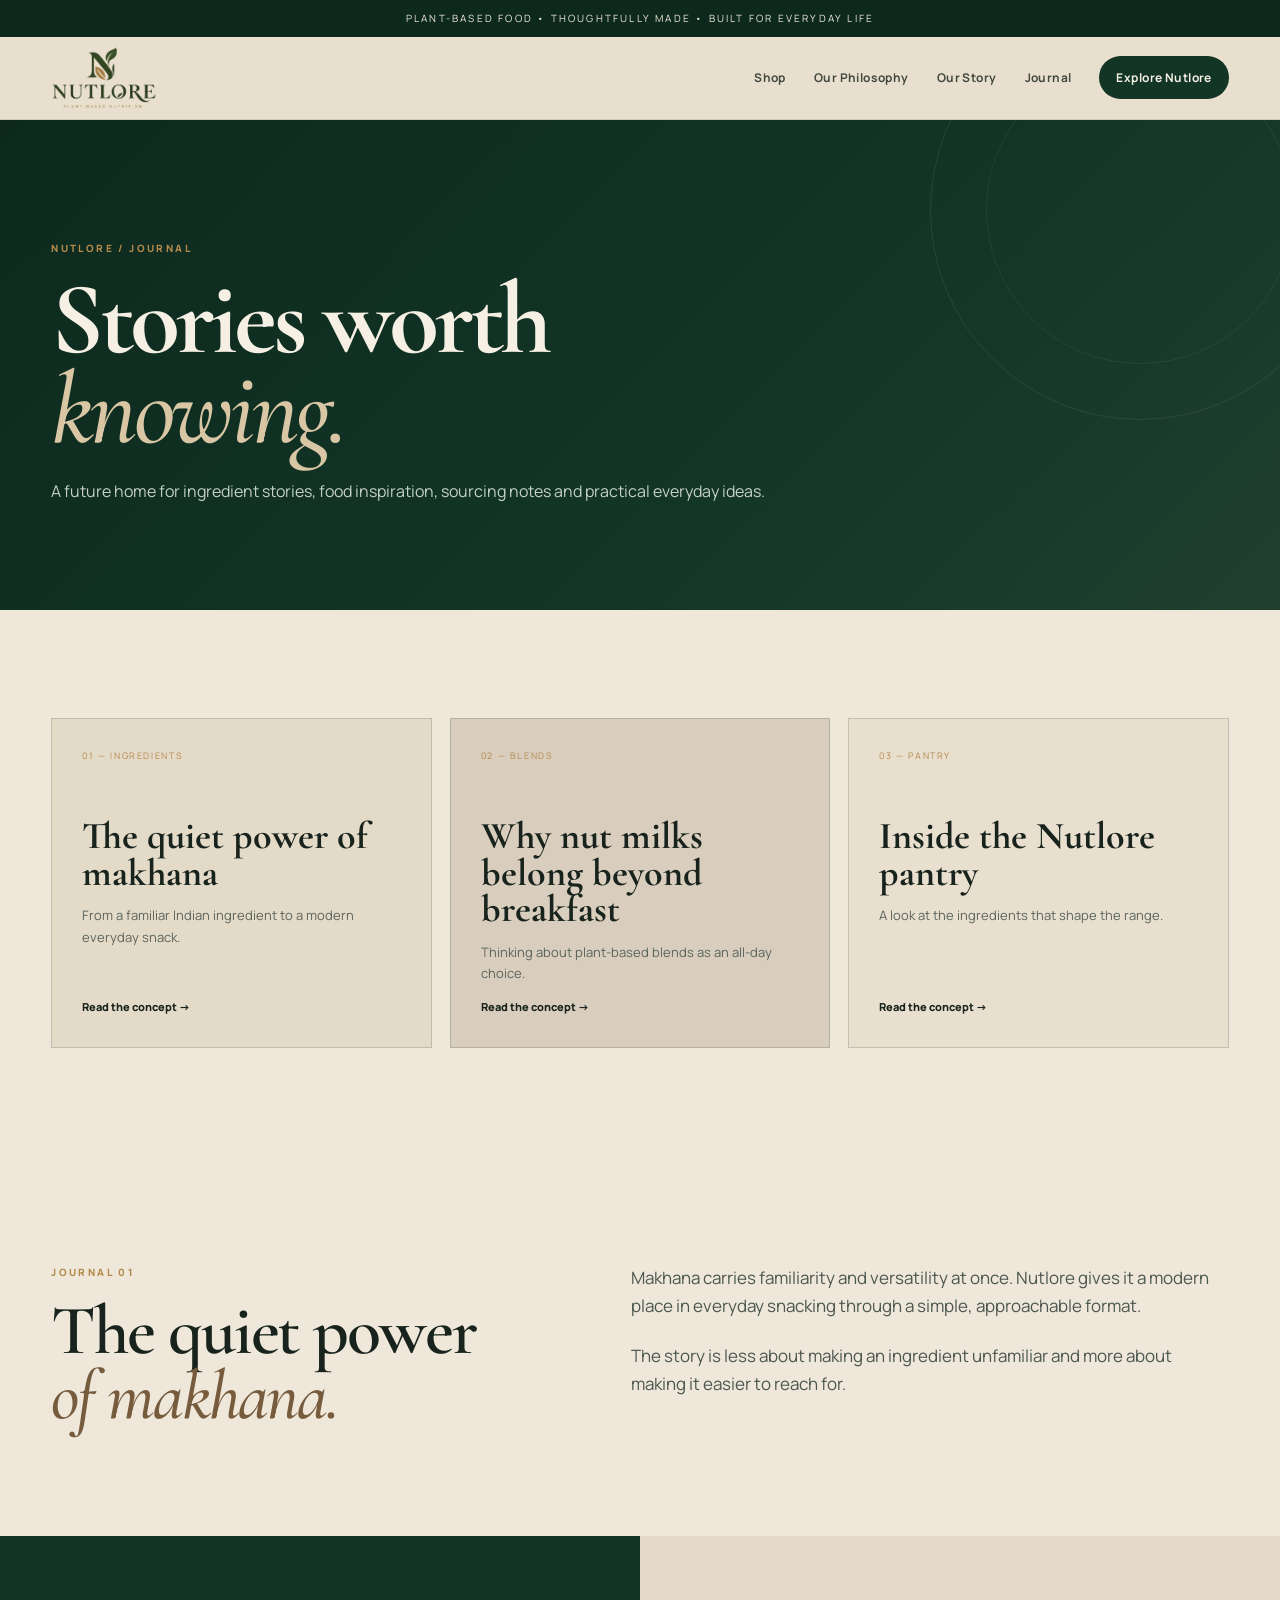
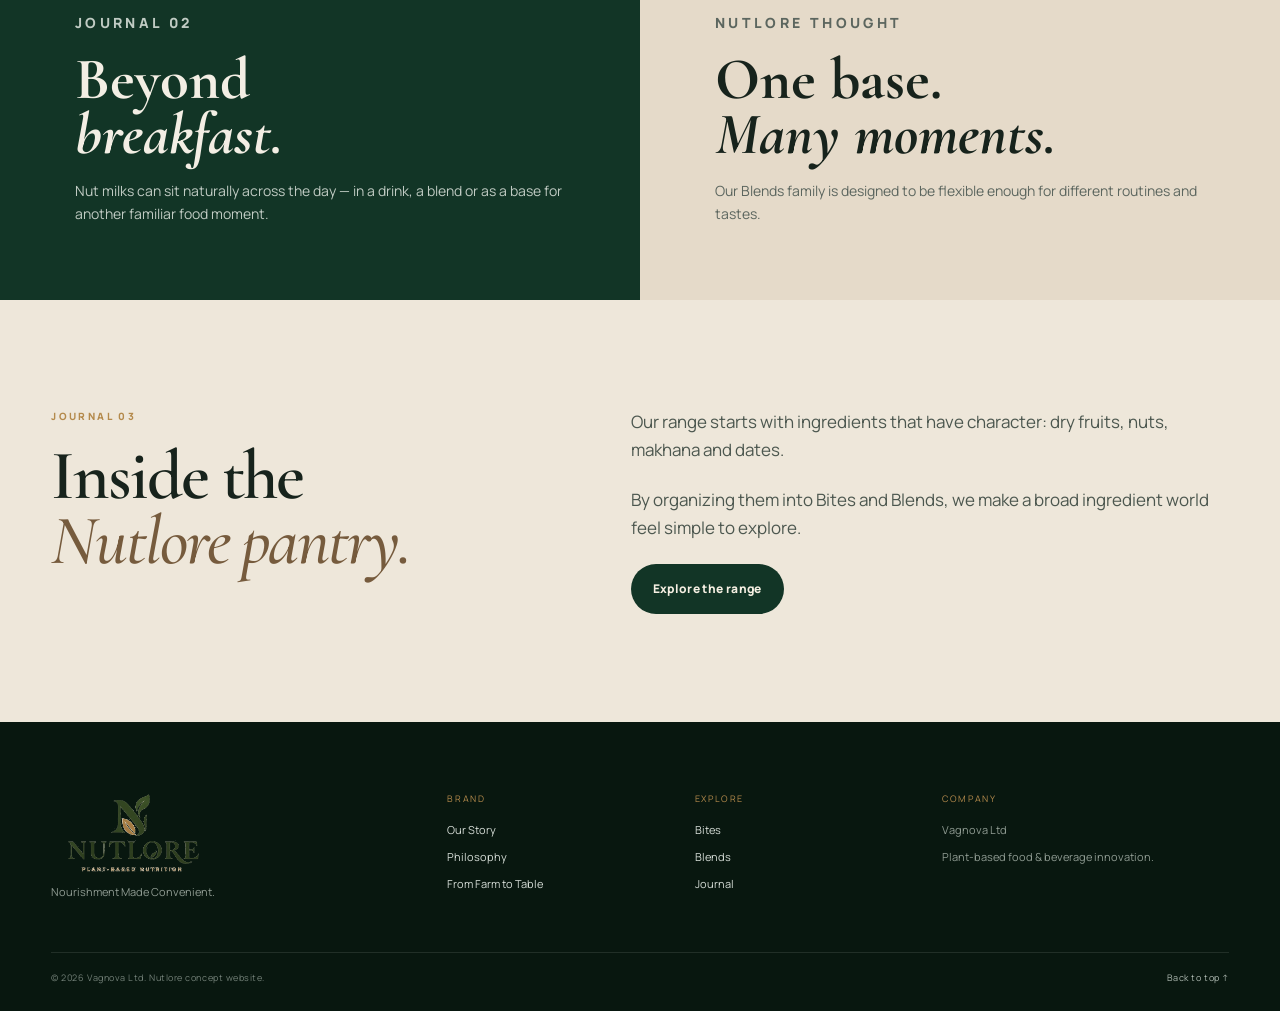
==== journal.html @ 54aad98f "Add files via upload" ====
<!DOCTYPE html>
<html lang="en">
<head>
<meta charset="UTF-8" />
<meta name="viewport" content="width=device-width, initial-scale=1.0" />
<meta name="description" content="Explore the Nutlore Journal." />
<title>Journal — Nutlore</title>
<link rel="preconnect" href="https://fonts.googleapis.com" />
<link rel="preconnect" href="https://fonts.gstatic.com" crossorigin />
<link href="https://fonts.googleapis.com/css2?family=Cormorant+Garamond:wght@500;600;700&family=Manrope:wght@400;500;600;700&display=swap" rel="stylesheet" />
<link rel="stylesheet" href="styles.css" />
</head>
<body>
<div class="announcement">PLANT-BASED FOOD • THOUGHTFULLY MADE • BUILT FOR EVERYDAY LIFE</div>
<header class="site-header" id="top">
  <div class="container nav-wrap">
    <a class="brand-logo" href="index.html" aria-label="Nutlore home">
      <img src="assets/nutlore-logo-first-transparent.png" alt="Nutlore logo" />
    </a>
    <button class="menu-toggle" aria-label="Open menu" aria-expanded="false">☰</button>
    <nav class="nav" aria-label="Primary navigation">
      <a href="shop.html">Shop</a>
      <a href="philosophy.html">Our Philosophy</a>
      <a href="story.html">Our Story</a>
      <a href="journal.html">Journal</a>
      <a class="nav-cta" href="shop.html">Explore Nutlore</a>
    </nav>
  </div>
</header>

<main>

<section class="page-hero"><div class="hero-ornament"></div><div class="container"><p class="eyebrow">Nutlore / Journal</p><h1>Stories worth<br /><em>knowing.</em></h1><p>A future home for ingredient stories, food inspiration, sourcing notes and practical everyday ideas.</p></div></section>

<section class="journal-detail section-space">
  <div class="container">
    <div class="article-grid">
      <article class="article-card"><span>01 — INGREDIENTS</span><h3>The quiet power of makhana</h3><p>From a familiar Indian ingredient to a modern everyday snack.</p><a href="#article-01">Read the concept →</a></article>
      <article class="article-card"><span>02 — BLENDS</span><h3>Why nut milks belong beyond breakfast</h3><p>Thinking about plant-based blends as an all-day choice.</p><a href="#article-02">Read the concept →</a></article>
      <article class="article-card"><span>03 — PANTRY</span><h3>Inside the Nutlore pantry</h3><p>A look at the ingredients that shape the range.</p><a href="#article-03">Read the concept →</a></article>
    </div>
  </div>
</section>

<section class="intro section-space" id="article-01"><div class="container intro-grid"><div><p class="eyebrow">Journal 01</p><h2>The quiet power<br /><em>of makhana.</em></h2></div><div class="intro-copy"><p>Makhana carries familiarity and versatility at once. Nutlore gives it a modern place in everyday snacking through a simple, approachable format.</p><p>The story is less about making an ingredient unfamiliar and more about making it easier to reach for.</p></div></div></section>
<section class="split-panel" id="article-02"><div class="split-dark"><p class="eyebrow">Journal 02</p><h2>Beyond<br /><em>breakfast.</em></h2><p>Nut milks can sit naturally across the day — in a drink, a blend or as a base for another familiar food moment.</p></div><div class="split-light"><p class="eyebrow">Nutlore thought</p><h2>One base.<br /><em>Many moments.</em></h2><p>Our Blends family is designed to be flexible enough for different routines and tastes.</p></div></section>
<section class="intro section-space" id="article-03"><div class="container intro-grid"><div><p class="eyebrow">Journal 03</p><h2>Inside the<br /><em>Nutlore pantry.</em></h2></div><div class="intro-copy"><p>Our range starts with ingredients that have character: dry fruits, nuts, makhana and dates.</p><p>By organizing them into Bites and Blends, we make a broad ingredient world feel simple to explore.</p><a class="button button-dark" href="shop.html">Explore the range</a></div></div></section>
</main>
<footer class="site-footer">
  <div class="container footer-grid">
    <div>
      <div class="footer-brand-logo"><img src="assets/nutlore-logo-first-transparent.png" alt="Nutlore" /></div>
      <p>Nourishment Made Convenient.</p>
    </div>
    <div><span class="footer-label">Brand</span><a href="story.html">Our Story</a><a href="philosophy.html">Philosophy</a><a href="lore.html">From Farm to Table</a></div>
    <div><span class="footer-label">Explore</span><a href="shop.html">Bites</a><a href="shop.html#blends">Blends</a><a href="journal.html">Journal</a></div>
    <div><span class="footer-label">Company</span><p>Vagnova Ltd</p><p>Plant-based food &amp; beverage innovation.</p></div>
  </div>
  <div class="container footer-bottom"><span>© <span data-current-year></span> Vagnova Ltd. Nutlore concept website.</span><a href="#top">Back to top ↑</a></div>
</footer>

<script src="script.js"></script>
</body>
</html>
---- styles.css ----
:root{
  --forest:#123526;
  --forest-2:#1b4533;
  --forest-3:#0d291e;
  --walnut:#42291e;
  --brown-2:#5a3929;
  --beige:#c9b18c;
  --cream:#e9dfce;
  --paper:#eee7da;
  --paper-2:#ded3c1;
  --gold:#b48a4c;
  --ink:#17231c;
  --muted:#5c665f;
  --light-ink:#d7ddd7;
  --line:rgba(18,53,38,.18);
  --shadow:0 18px 50px rgba(18,35,26,.12);
  --serif:'Cormorant Garamond', Georgia, serif;
  --sans:'Manrope', Arial, sans-serif;
}
*{box-sizing:border-box;margin:0;padding:0}
html{scroll-behavior:smooth}
body{font-family:var(--sans);background:var(--paper);color:var(--ink);line-height:1.65;overflow-x:hidden;cursor:url('assets/almond-cursor.svg') 12 12, auto}
a,button{cursor:url('assets/almond-cursor.svg') 12 12, pointer}
input,textarea{cursor:text}
a{color:inherit;text-decoration:none}
img{display:block;max-width:100%}
.container{width:min(1180px,92vw);margin:0 auto}
.section-space{padding:108px 0}
.announcement{background:var(--forest-3);color:#efe8d6;font-size:10px;letter-spacing:.22em;text-align:center;padding:10px 16px}
.site-header{position:sticky;top:0;z-index:30;background:rgba(233,223,206,.96);backdrop-filter:blur(16px);border-bottom:1px solid rgba(18,53,38,.12)}
.nav-wrap{height:82px;display:flex;align-items:center;justify-content:space-between}
.brand-logo{display:flex;align-items:center;width:164px;height:64px;overflow:visible}
.brand-logo img{width:100%;height:100%;object-fit:contain;object-position:left center}
.nav{display:flex;align-items:center;gap:28px;font-size:12px;font-weight:700;letter-spacing:.035em}
.nav a{opacity:.8;transition:opacity .2s ease,transform .2s ease}.nav a:hover{opacity:1;transform:translateY(-1px)}
.nav-cta{background:var(--forest);color:#f6f0e4;padding:12px 17px;border-radius:999px;opacity:1!important}
.menu-toggle{display:none;border:0;background:none;font-size:25px;color:var(--forest)}
.hero{position:relative;background:linear-gradient(120deg,#102a20 0%,#123526 52%,#0a1f16 100%);color:#f6f0e4;min-height:720px;display:flex;align-items:center;overflow:hidden}
.hero-grid{display:grid;grid-template-columns:1.05fr .95fr;gap:55px;align-items:center;position:relative;z-index:2;padding:88px 0}
.hero-copy{max-width:650px}
.eyebrow{text-transform:uppercase;letter-spacing:.24em;font-size:10px;font-weight:800;color:var(--gold);margin-bottom:18px}
.hero h1{font-family:var(--serif);font-size:clamp(58px,8vw,105px);line-height:.9;font-weight:600;letter-spacing:-.035em}
.hero h1 em,.contact-panel h2 em{font-style:italic;font-weight:500;color:#dfcda9}
.hero-text{max-width:590px;margin-top:27px;color:#d7ddd7;font-size:16px}
.hero-actions{display:flex;align-items:center;gap:24px;margin-top:34px;flex-wrap:wrap}
.button{display:inline-flex;align-items:center;justify-content:center;border-radius:999px;padding:15px 22px;font-size:12px;font-weight:800;letter-spacing:.03em;transition:transform .2s ease,box-shadow .2s ease}
.button:hover{transform:translateY(-2px);box-shadow:0 12px 30px rgba(0,0,0,.16)}
.button-primary{background:#f5f0e6;color:var(--forest)}
.button-dark{background:var(--forest);color:#f5efe2}
.button-outline{border:1px solid rgba(18,53,38,.25);color:var(--forest)}
.text-link{font-size:12px;font-weight:800;letter-spacing:.04em}.text-link span{margin-left:8px;color:var(--gold)}
.hero-note{display:flex;align-items:center;gap:10px;color:#aabbb0;font-size:11px;margin-top:28px}.dot{width:6px;height:6px;border-radius:50%;background:var(--gold)}
.hero-brand{display:flex;flex-direction:column;align-items:center;justify-content:center;min-height:420px}
.logo-stage{width:min(100%,560px);background:var(--cream);border-radius:26px;box-shadow:0 30px 80px rgba(0,0,0,.20);padding:24px}
.logo-stage img{width:100%;mix-blend-mode:normal}
.logo-caption{text-transform:uppercase;font-size:9px;letter-spacing:.2em;color:#abb9af;margin-top:16px}
.scroll-cue{position:absolute;bottom:24px;left:50%;transform:translateX(-50%);font-size:10px;letter-spacing:.13em;text-transform:uppercase;color:#91a297;z-index:2}.scroll-cue span{color:var(--gold);margin-left:7px}
.page-hero{background:linear-gradient(135deg,var(--forest-3),var(--forest) 58%,#203f2f);color:#f6f0e4;padding:120px 0 105px;position:relative;overflow:hidden}
.page-hero .hero-ornament{position:absolute;right:-70px;top:-120px;width:420px;height:420px;border:1px solid rgba(255,255,255,.08);border-radius:50%}.page-hero .hero-ornament::after{content:"";position:absolute;inset:55px;border:1px solid rgba(255,255,255,.06);border-radius:50%}
.page-hero h1{font-family:var(--serif);font-size:clamp(64px,8vw,110px);line-height:.88;max-width:900px;letter-spacing:-.04em}.page-hero h1 em{color:#d8c6a4;font-style:italic;font-weight:500}.page-hero p:not(.eyebrow){max-width:720px;color:#c5d0c8;margin-top:24px;font-size:16px}
.intro{background:var(--paper)}
.intro-grid{display:grid;grid-template-columns:.9fr 1.1fr;gap:90px;align-items:start}.intro h2,.section-head h2,.featured-top h2,.story h2,.purpose h2,.journal h2{font-family:var(--serif);font-size:70px;line-height:.93;letter-spacing:-.03em;font-weight:600}.intro h2 em,.section-head h2 em,.featured-top h2 em,.story h2 em,.purpose h2 em,.journal h2 em{font-style:italic;font-weight:500;color:#765b3d}.intro-copy{max-width:700px}.intro-copy p{font-size:17px;color:#4c574f;margin-bottom:22px}
.section-head,.featured-top{display:flex;justify-content:space-between;align-items:flex-end;gap:40px;margin-bottom:46px}.section-head>p,.featured-top>p{max-width:390px;color:var(--muted);font-size:13px}.pillars{background:var(--paper-2)}
.pillar-grid{display:grid;grid-template-columns:repeat(4,1fr);gap:0;border-top:1px solid rgba(66,41,30,.18);border-bottom:1px solid rgba(66,41,30,.18)}
.pillar-card{padding:28px 24px 32px;border-right:1px solid rgba(66,41,30,.18)}.pillar-card:last-child{border-right:0}.pillar-card>span,.goal-card>span{font-size:9px;letter-spacing:.2em;color:var(--gold)}.pillar-card h3{font-family:var(--serif);font-size:32px;line-height:1;margin:38px 0 10px;color:var(--walnut)}.pillar-card p{font-size:12px;color:#5f675f}
.shop{background:#e4d9c7}.category-block{background:#efe6d6;padding:34px;margin-top:18px;border:1px solid rgba(66,41,30,.10)}.category-block-dark{background:var(--forest);color:#f4eee1;border-color:transparent}.category-title{display:flex;gap:20px;align-items:flex-start}.category-number{font-size:10px;letter-spacing:.18em;color:var(--gold);padding-top:6px}.category-title h3{font-family:var(--serif);font-size:54px;line-height:.88}.category-title p{font-size:12px;color:#637067;margin-top:7px}.category-block-dark .category-title p{color:#b4c2b8}.subcategories{display:grid;grid-template-columns:repeat(4,1fr);gap:0;margin-top:30px;border-top:1px solid rgba(18,53,38,.14)}.category-block-dark .subcategories{border-top-color:rgba(255,255,255,.14)}.subcat{padding:22px 20px 8px 0;border-right:1px solid rgba(18,53,38,.13)}.subcat:not(:first-child){padding-left:20px}.category-block-dark .subcat{border-right-color:rgba(255,255,255,.13)}.subcat:last-child{border-right:0}.subcat span{display:block;font-family:var(--serif);font-size:27px}.subcat small{display:block;font-size:10px;line-height:1.6;color:#68736c;margin-top:6px}.category-block-dark .subcat small{color:#b9c6bd}
.product-grid{display:grid;grid-template-columns:repeat(4,1fr);gap:18px}.product-card{background:#f7f0e3;border:1px solid rgba(18,53,38,.09);overflow:hidden}.product-visual{height:220px;position:relative;display:flex;align-items:center;justify-content:center;overflow:hidden}.visual-label{position:absolute;top:18px;left:18px;font-size:9px;letter-spacing:.18em;font-weight:800;opacity:.72}.product-green .product-visual{background:#284d39;color:#edf2eb}.product-cream .product-visual{background:#d6c3a2;color:#3d2d20}.product-brown .product-visual{background:#604333;color:#f1e7d7}.product-olive .product-visual{background:#596845;color:#eef0df}.visual-shape{font-size:88px;line-height:1;opacity:.75}.jar-shape{width:92px;height:78px;border-radius:10px 10px 20px 20px;background:linear-gradient(#f2eadc 0 18%,#c6b391 18% 100%);box-shadow:0 16px 25px rgba(0,0,0,.18)}.jar-shape::before{content:"ALMOND\A BUTTER";white-space:pre;position:absolute;inset:33px 0 0;text-align:center;font-family:var(--serif);font-size:15px;line-height:1;color:#3d2d20}.date-shape{width:84px;height:105px;border-radius:45% 55% 48% 52%/42% 56% 44% 58%;background:#2d1a12;box-shadow:inset -12px -12px 15px rgba(255,255,255,.05),0 18px 25px rgba(0,0,0,.18)}.bottle-shape{width:70px;height:132px;border-radius:20px 20px 17px 17px;background:linear-gradient(180deg,#f0ecd7,#bcc5aa);border:3px solid rgba(255,255,255,.13);box-shadow:0 18px 26px rgba(0,0,0,.18)}.bottle-shape::before{content:"CASHEW\A MILK";white-space:pre;position:absolute;top:50px;width:100%;text-align:center;font-family:var(--serif);font-size:15px;line-height:1;color:#23412f}.ingredient-ring{position:absolute;bottom:-23px;right:-18px;width:105px;height:105px;border:1px solid currentColor;border-radius:50%;display:flex;align-items:center;justify-content:center;font-size:8px;letter-spacing:.18em;opacity:.35;transform:rotate(-14deg)}.product-meta{padding:22px}.product-meta span{display:block;font-size:9px;letter-spacing:.16em;text-transform:uppercase;color:#7c857d}.product-meta strong{display:block;font-family:var(--serif);font-size:27px;margin:8px 0 6px}.product-meta p{font-size:12px;color:#687169}
.manifesto{background:var(--walnut);color:#f7efe3}.manifesto-inner{max-width:1050px}.manifesto blockquote{font-family:var(--serif);font-size:clamp(48px,6vw,84px);line-height:.98;max-width:980px;letter-spacing:-.03em}.manifesto-line{height:1px;background:rgba(255,255,255,.18);width:120px;margin-top:38px}
.story{background:#d8cec0}.story-grid{display:grid;grid-template-columns:.75fr 1.25fr;gap:80px}.story-mark{min-height:380px;background:var(--forest);color:#efe8db;display:flex;flex-direction:column;align-items:center;justify-content:center;border-radius:18px;position:relative;overflow:hidden}.story-mark span{font-family:var(--serif);font-size:160px;line-height:.75;opacity:.9}.story-mark p{position:absolute;bottom:24px;left:24px;font-size:10px;letter-spacing:.16em;text-transform:uppercase;color:#b7c5b9}.story-copy h2{font-size:67px}.story-copy p:not(.eyebrow){max-width:680px;color:#4f5952;font-size:15px;margin-top:20px}.story-farm-note{padding:18px 0 0 18px;border-left:2px solid var(--gold);color:#3f4b43 !important;font-size:14px !important;font-weight:700}
.purpose{background:var(--paper)}.purpose-grid{display:grid;grid-template-columns:1.3fr .7fr;gap:18px}.purpose-card{padding:35px;background:#e1d6c4;border:1px solid var(--line);min-height:260px}.purpose-main{background:var(--forest);color:#f5efe2;border-color:transparent}.card-kicker{font-size:9px;letter-spacing:.2em;color:var(--gold)}.purpose-card h3{font-family:var(--serif);font-size:33px;line-height:1.12;margin-top:50px}.goals-grid{display:grid;grid-template-columns:repeat(3,1fr);gap:18px;margin-top:18px}.goal-card{padding:28px;border-top:1px solid var(--line);background:#e6dccb}.goal-card h3{font-family:var(--serif);font-size:28px;margin:24px 0 8px}.goal-card p{font-size:13px;color:var(--muted)}
.journal{background:#d2c8b9}.journal-grid{display:grid;grid-template-columns:1.15fr .85fr .85fr;gap:18px}.journal-card{min-height:300px;padding:28px;background:#ebe2d3;border:1px solid rgba(74,44,32,.12);display:flex;flex-direction:column}.journal-card.large{background:var(--forest);color:#f5efe2}.journal-card span{font-size:9px;letter-spacing:.2em;color:var(--gold)}.journal-card h3{font-family:var(--serif);font-size:35px;line-height:1;margin:38px 0 10px}.journal-card p{font-size:13px;color:#59635b;max-width:340px}.journal-card.large p{color:#c6cec8}.journal-card a{margin-top:auto;font-size:11px;font-weight:800;letter-spacing:.04em}
.contact-cta{background:#e2d8c7}.contact-panel{background:var(--forest);color:#f5efe1;padding:55px 60px;border-radius:22px;display:grid;grid-template-columns:1fr 1fr;gap:60px;align-items:end}.contact-panel h2{font-size:68px}.newsletter-form label{display:block;font-size:11px;letter-spacing:.14em;text-transform:uppercase;color:#b7c3b8;margin-bottom:12px}.input-row{display:flex;border-bottom:1px solid rgba(255,255,255,.3)}.input-row input{flex:1;background:transparent;border:0;outline:0;color:#f5efe1;font:500 14px var(--sans);padding:13px 0}.input-row input::placeholder{color:#95a398}.input-row button{border:0;background:transparent;color:var(--gold);font-weight:800;letter-spacing:.08em;text-transform:uppercase;padding:0 0 0 15px}.newsletter-form small{display:block;color:#8fa097;font-size:10px;margin-top:10px}
.site-footer{background:#08170f;color:#d8ded7;padding:70px 0 25px}.footer-grid{display:grid;grid-template-columns:1.7fr 1fr 1fr 1.35fr;gap:35px}.footer-brand-logo{width:164px;height:82px;display:flex;align-items:flex-start}.footer-brand-logo img{width:100%;height:100%;object-fit:contain}.site-footer p{color:#8f9b92;font-size:11px;margin-top:9px}.footer-label{display:block;color:var(--gold);font-size:9px;text-transform:uppercase;letter-spacing:.18em;margin-bottom:14px}.footer-grid a{display:block;font-size:11px;color:#d6ddd7;margin:9px 0}.footer-bottom{border-top:1px solid rgba(255,255,255,.1);margin-top:50px;padding-top:18px;display:flex;justify-content:space-between;font-size:9px;color:#738078;letter-spacing:.06em}.footer-bottom a{color:#aeb9b1}
/* Farm-to-table lore */
.lore-strip{background:var(--cream);padding:30px 0;border-top:1px solid var(--line);border-bottom:1px solid var(--line)}
.lore-strip-inner{display:flex;justify-content:space-between;align-items:center;gap:20px}.lore-strip strong{font-family:var(--serif);font-size:30px}.lore-strip span{font-size:11px;text-transform:uppercase;letter-spacing:.16em;color:var(--gold)}
.process{background:var(--paper)}.process-grid{display:grid;grid-template-columns:repeat(3,1fr);gap:18px}.process-card{min-height:230px;padding:28px;background:#e6dccb;border:1px solid var(--line);position:relative;overflow:hidden}.process-card::after{content:"";position:absolute;right:-42px;bottom:-42px;width:120px;height:120px;border:1px solid rgba(18,53,38,.12);border-radius:50%}.process-card span{font-size:9px;letter-spacing:.2em;color:var(--gold)}.process-card h3{font-family:var(--serif);font-size:34px;line-height:1;margin:34px 0 10px}.process-card p{font-size:12px;color:#59645c;max-width:290px}.team{background:var(--forest);color:#f4eee1}.team .section-head>p{color:#b7c3ba}.team-grid{display:grid;grid-template-columns:repeat(5,1fr);gap:12px}.team-card{padding:22px 18px;border:1px solid rgba(255,255,255,.13);min-height:145px;display:flex;flex-direction:column;justify-content:flex-end}.team-card span{font-size:9px;letter-spacing:.16em;color:var(--gold);margin-bottom:8px}.team-card strong{font-family:var(--serif);font-size:27px;font-weight:600}.team-card em{font-size:10px;color:#adbab1;margin-top:4px;font-style:normal}
.quote-panel{background:#d4c8b7}.quote-panel blockquote{font-family:var(--serif);font-size:56px;line-height:1;max-width:860px;color:var(--walnut)}
.split-panel{display:grid;grid-template-columns:1fr 1fr}.split-panel>div{padding:75px}.split-dark{background:var(--forest);color:#f3eee4}.split-light{background:#e5dac9}.split-panel h2{font-family:var(--serif);font-size:59px;line-height:.92;margin:15px 0 18px}.split-panel p{font-size:14px;max-width:560px}.split-dark p{color:#c0cbc3}.split-light p{color:#5c665f}
.product-list{background:var(--paper)}.product-list-grid{display:grid;grid-template-columns:repeat(2,1fr);gap:18px}.product-list-card{padding:28px;background:#e7ddcc;border:1px solid var(--line);display:grid;grid-template-columns:110px 1fr;gap:24px;align-items:center}.product-list-icon{width:110px;height:110px;border-radius:18px;background:var(--forest);display:flex;align-items:center;justify-content:center;color:#e6d3ad;font-family:var(--serif);font-size:42px}.product-list-card h3{font-family:var(--serif);font-size:31px;line-height:1}.product-list-card small{display:block;color:var(--gold);font-size:9px;text-transform:uppercase;letter-spacing:.16em;margin-bottom:9px}.product-list-card p{font-size:12px;color:#5b655e;margin-top:8px}
.journal-detail{background:var(--paper)}.article-grid{display:grid;grid-template-columns:repeat(3,1fr);gap:18px}.article-card{background:#e4dac8;padding:30px;min-height:330px;border:1px solid var(--line);display:flex;flex-direction:column}.article-card:nth-child(2){background:#d9cdbd}.article-card:nth-child(3){background:#e9dfcf}.article-card span{font-size:9px;letter-spacing:.18em;color:var(--gold)}.article-card h3{font-family:var(--serif);font-size:38px;line-height:.96;margin-top:55px}.article-card p{font-size:13px;color:#5a655d;margin-top:14px}.article-card a{margin-top:auto;font-size:11px;font-weight:800}
.page-note{background:var(--walnut);color:#f6efe4;padding:28px 0}.page-note p{font-size:12px;color:#d5cfc5;max-width:860px}.page-note strong{color:#fff1d1}
@media(max-width:980px){
  .nav{display:none;position:absolute;top:82px;left:0;right:0;background:var(--cream);padding:24px 4vw;flex-direction:column;align-items:flex-start;border-bottom:1px solid var(--line)}
  .nav.open{display:flex}.menu-toggle{display:block}
  .hero-grid,.intro-grid,.story-grid,.contact-panel,.purpose-grid,.split-panel{grid-template-columns:1fr}.hero{min-height:auto}.hero-brand{order:-1}.hero-grid{gap:26px}.logo-stage{max-width:520px}.pillar-grid,.product-grid,.subcategories,.goals-grid,.journal-grid,.process-grid,.team-grid,.article-grid{grid-template-columns:repeat(2,1fr)}.product-list-grid{grid-template-columns:1fr}.story-mark{min-height:300px}.section-head,.featured-top{align-items:flex-start;flex-direction:column}.split-panel>div{padding:60px 5vw}.hero-brand{min-height:auto}
}
@media(max-width:600px){
  .section-space{padding:80px 0}.nav-wrap{height:72px}.nav{top:72px}.brand-logo{width:145px;height:58px}.hero-grid{padding:70px 0 85px}.hero h1,.page-hero h1{font-size:61px}.page-hero{padding:90px 0 80px}.hero-text{font-size:14px}.intro h2,.section-head h2,.featured-top h2,.story-copy h2,.purpose h2,.journal h2,.contact-panel h2{font-size:52px}.pillar-grid,.product-grid,.subcategories,.goals-grid,.journal-grid,.process-grid,.team-grid,.article-grid{grid-template-columns:1fr}.product-list-card{grid-template-columns:80px 1fr;gap:18px}.product-list-icon{width:80px;height:80px;font-size:32px}.category-block{padding:26px}.category-title h3{font-size:46px}.subcat,.subcat:not(:first-child){padding-left:0;padding-right:0;border-right:0;border-bottom:1px solid rgba(18,53,38,.12);padding-bottom:16px}.category-block-dark .subcat{border-bottom-color:rgba(255,255,255,.12)}.subcat:last-child{border-bottom:0}.story-mark{min-height:250px}.purpose-card h3{margin-top:38px;font-size:29px}.manifesto blockquote,.quote-panel blockquote{font-size:48px}.footer-grid{grid-template-columns:1fr 1fr}.footer-bottom{flex-direction:column;gap:8px}.logo-stage{padding:18px;border-radius:18px}.split-panel h2{font-size:50px}.lore-strip-inner{align-items:flex-start;flex-direction:column}.team-card strong{font-size:24px}
}
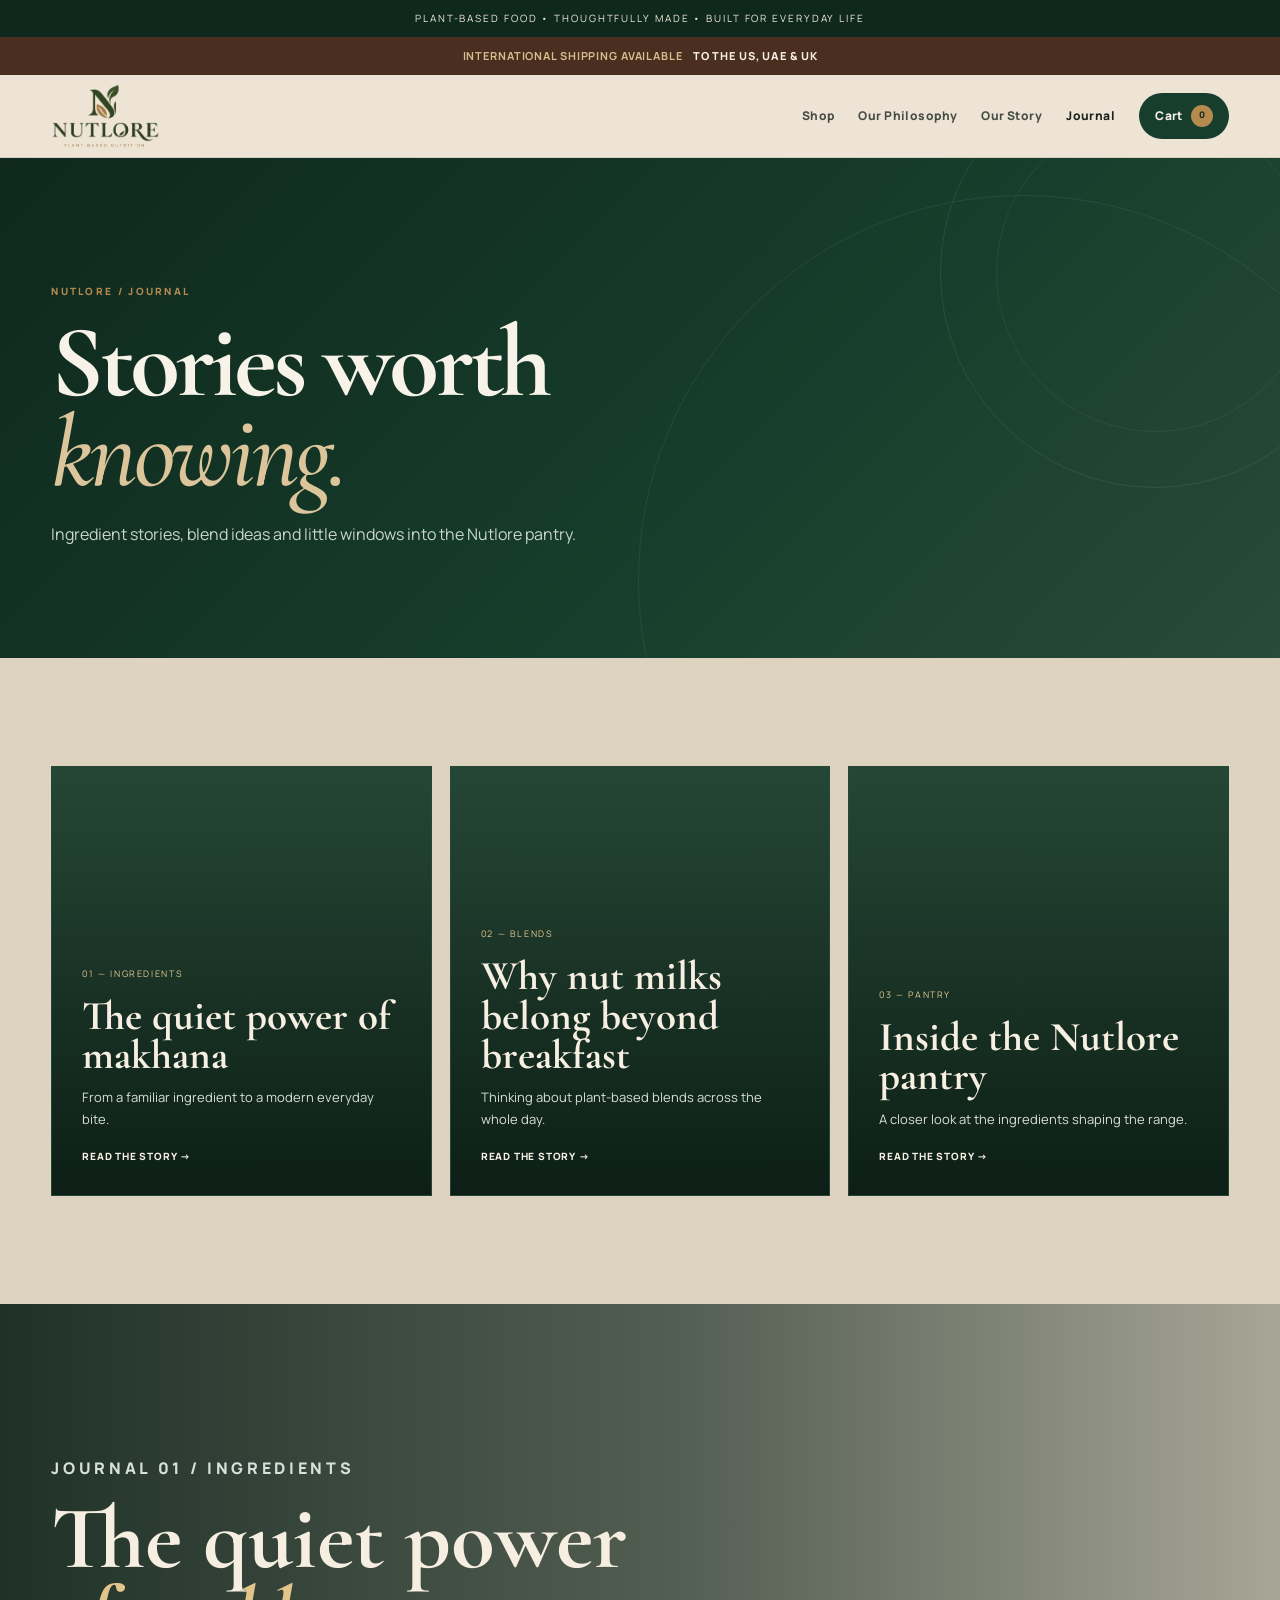
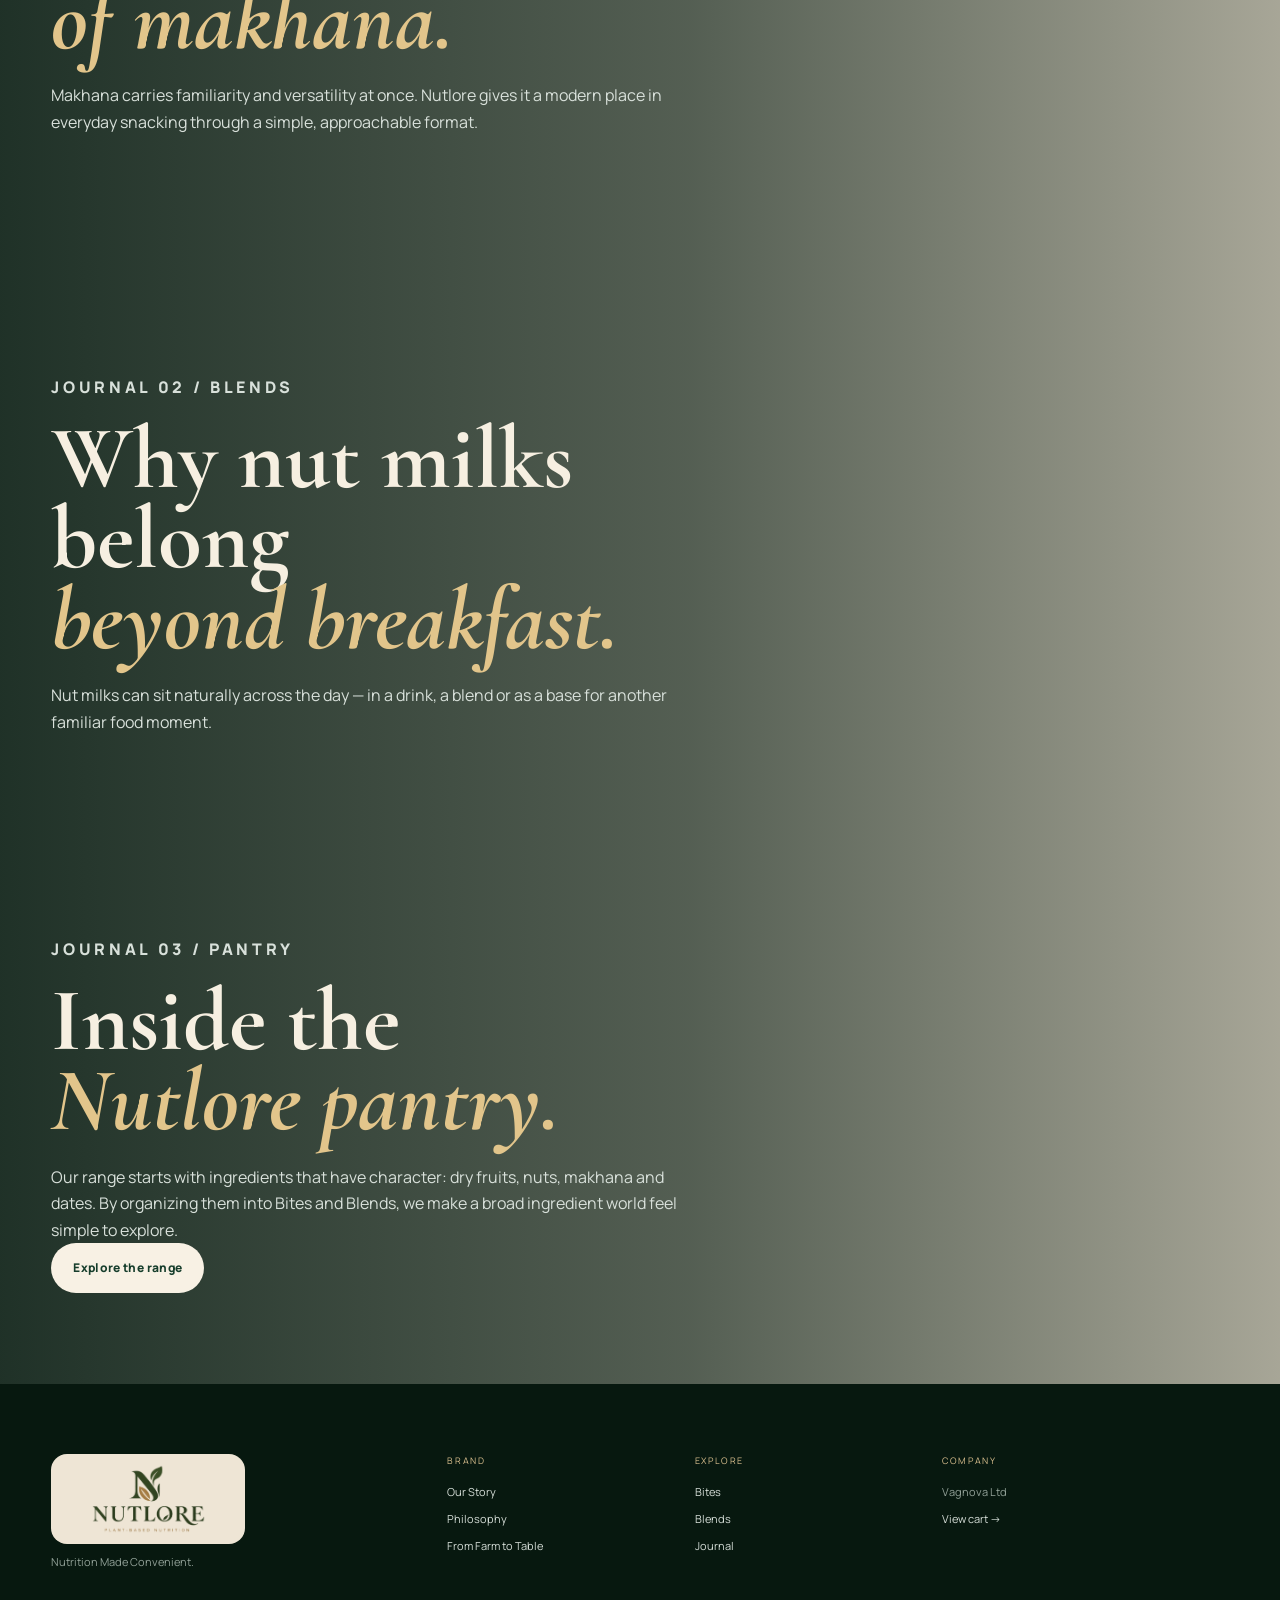
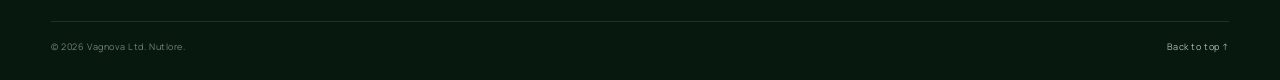
==== commit 39c85397: "Add files via upload" ====
--- a/journal.html
+++ b/journal.html
@@ -1,64 +1,9 @@
 <!DOCTYPE html>
-<html lang="en">
-<head>
-<meta charset="UTF-8" />
-<meta name="viewport" content="width=device-width, initial-scale=1.0" />
-<meta name="description" content="Explore the Nutlore Journal." />
-<title>Journal — Nutlore</title>
-<link rel="preconnect" href="https://fonts.googleapis.com" />
-<link rel="preconnect" href="https://fonts.gstatic.com" crossorigin />
-<link href="https://fonts.googleapis.com/css2?family=Cormorant+Garamond:wght@500;600;700&family=Manrope:wght@400;500;600;700&display=swap" rel="stylesheet" />
-<link rel="stylesheet" href="styles.css" />
-</head>
-<body>
-<div class="announcement">PLANT-BASED FOOD • THOUGHTFULLY MADE • BUILT FOR EVERYDAY LIFE</div>
-<header class="site-header" id="top">
-  <div class="container nav-wrap">
-    <a class="brand-logo" href="index.html" aria-label="Nutlore home">
-      <img src="assets/nutlore-logo-first-transparent.png" alt="Nutlore logo" />
-    </a>
-    <button class="menu-toggle" aria-label="Open menu" aria-expanded="false">☰</button>
-    <nav class="nav" aria-label="Primary navigation">
-      <a href="shop.html">Shop</a>
-      <a href="philosophy.html">Our Philosophy</a>
-      <a href="story.html">Our Story</a>
-      <a href="journal.html">Journal</a>
-      <a class="nav-cta" href="shop.html">Explore Nutlore</a>
-    </nav>
-  </div>
-</header>
-
-<main>
-
-<section class="page-hero"><div class="hero-ornament"></div><div class="container"><p class="eyebrow">Nutlore / Journal</p><h1>Stories worth<br /><em>knowing.</em></h1><p>A future home for ingredient stories, food inspiration, sourcing notes and practical everyday ideas.</p></div></section>
-
-<section class="journal-detail section-space">
-  <div class="container">
-    <div class="article-grid">
-      <article class="article-card"><span>01 — INGREDIENTS</span><h3>The quiet power of makhana</h3><p>From a familiar Indian ingredient to a modern everyday snack.</p><a href="#article-01">Read the concept →</a></article>
-      <article class="article-card"><span>02 — BLENDS</span><h3>Why nut milks belong beyond breakfast</h3><p>Thinking about plant-based blends as an all-day choice.</p><a href="#article-02">Read the concept →</a></article>
-      <article class="article-card"><span>03 — PANTRY</span><h3>Inside the Nutlore pantry</h3><p>A look at the ingredients that shape the range.</p><a href="#article-03">Read the concept →</a></article>
-    </div>
-  </div>
-</section>
-
-<section class="intro section-space" id="article-01"><div class="container intro-grid"><div><p class="eyebrow">Journal 01</p><h2>The quiet power<br /><em>of makhana.</em></h2></div><div class="intro-copy"><p>Makhana carries familiarity and versatility at once. Nutlore gives it a modern place in everyday snacking through a simple, approachable format.</p><p>The story is less about making an ingredient unfamiliar and more about making it easier to reach for.</p></div></div></section>
-<section class="split-panel" id="article-02"><div class="split-dark"><p class="eyebrow">Journal 02</p><h2>Beyond<br /><em>breakfast.</em></h2><p>Nut milks can sit naturally across the day — in a drink, a blend or as a base for another familiar food moment.</p></div><div class="split-light"><p class="eyebrow">Nutlore thought</p><h2>One base.<br /><em>Many moments.</em></h2><p>Our Blends family is designed to be flexible enough for different routines and tastes.</p></div></section>
-<section class="intro section-space" id="article-03"><div class="container intro-grid"><div><p class="eyebrow">Journal 03</p><h2>Inside the<br /><em>Nutlore pantry.</em></h2></div><div class="intro-copy"><p>Our range starts with ingredients that have character: dry fruits, nuts, makhana and dates.</p><p>By organizing them into Bites and Blends, we make a broad ingredient world feel simple to explore.</p><a class="button button-dark" href="shop.html">Explore the range</a></div></div></section>
-</main>
-<footer class="site-footer">
-  <div class="container footer-grid">
-    <div>
-      <div class="footer-brand-logo"><img src="assets/nutlore-logo-first-transparent.png" alt="Nutlore" /></div>
-      <p>Nourishment Made Convenient.</p>
-    </div>
-    <div><span class="footer-label">Brand</span><a href="story.html">Our Story</a><a href="philosophy.html">Philosophy</a><a href="lore.html">From Farm to Table</a></div>
-    <div><span class="footer-label">Explore</span><a href="shop.html">Bites</a><a href="shop.html#blends">Blends</a><a href="journal.html">Journal</a></div>
-    <div><span class="footer-label">Company</span><p>Vagnova Ltd</p><p>Plant-based food &amp; beverage innovation.</p></div>
-  </div>
-  <div class="container footer-bottom"><span>© <span data-current-year></span> Vagnova Ltd. Nutlore concept website.</span><a href="#top">Back to top ↑</a></div>
-</footer>
-
-<script src="script.js"></script>
-</body>
-</html>
+<html lang="en"><head><meta charset="UTF-8"><meta name="viewport" content="width=device-width,initial-scale=1.0"><meta name="description" content="The Nutlore Journal — stories about ingredients, blends and the pantry."><title>Journal — Nutlore</title><link rel="icon" href="assets/favicon.png"><link rel="preconnect" href="https://fonts.googleapis.com"><link rel="preconnect" href="https://fonts.gstatic.com" crossorigin><link href="https://fonts.googleapis.com/css2?family=Cormorant+Garamond:wght@500;600;700&family=Manrope:wght@400;500;600;700;800&display=swap" rel="stylesheet"><link rel="stylesheet" href="styles.css"></head>
+<body><div class="announcement">PLANT-BASED FOOD • THOUGHTFULLY MADE • BUILT FOR EVERYDAY LIFE</div><div class="shipping-banner"><strong>International shipping available</strong><span>to the US, UAE &amp; UK</span></div><header class="site-header"><div class="container nav-wrap"><a class="brand-logo" href="index.html"><img src="assets/nutlore-logo-first-transparent.png" alt="Nutlore logo"></a><button class="menu-toggle" aria-label="Open menu" aria-expanded="false">☰</button><nav class="nav"><a data-page="shop.html" href="shop.html">Shop</a><a data-page="philosophy.html" href="philosophy.html">Our Philosophy</a><a data-page="story.html" href="story.html">Our Story</a><a data-page="journal.html" href="journal.html">Journal</a><a class="nav-cta cart-link" data-page="cart.html" href="cart.html">Cart <span class="cart-count" data-cart-count>0</span></a></nav></div></header>
+<main><section class="page-hero"><div class="hero-ornament"></div><div class="container"><p class="eyebrow">Nutlore / Journal</p><h1>Stories worth<br><em>knowing.</em></h1><p>Ingredient stories, blend ideas and little windows into the Nutlore pantry.</p></div></section>
+<section class="journal-page section-space"><div class="container"><div class="article-grid"><article class="article-card" style="--bg:url('assets/journal/makhana.jpg')"><span class="article-tag">01 — INGREDIENTS</span><h3>The quiet power of makhana</h3><p>From a familiar ingredient to a modern everyday bite.</p><a href="#article-01">Read the story →</a></article><article class="article-card" style="--bg:url('assets/journal/nut-milks.jpg')"><span class="article-tag">02 — BLENDS</span><h3>Why nut milks belong beyond breakfast</h3><p>Thinking about plant-based blends across the whole day.</p><a href="#article-02">Read the story →</a></article><article class="article-card" style="--bg:url('assets/journal/nutlore-pantry.jpg')"><span class="article-tag">03 — PANTRY</span><h3>Inside the Nutlore pantry</h3><p>A closer look at the ingredients shaping the range.</p><a href="#article-03">Read the story →</a></article></div></div></section>
+<section class="article-section" id="article-01" style="--bg:url('assets/journal/makhana.jpg')"><div class="container"><div class="article-copy"><p class="eyebrow">Journal 01 / Ingredients</p><h2>The quiet power<br><em>of makhana.</em></h2><p>Makhana carries familiarity and versatility at once. Nutlore gives it a modern place in everyday snacking through a simple, approachable format.</p></div></div></section>
+<section class="article-section" id="article-02" style="--bg:url('assets/journal/nut-milks.jpg')"><div class="container"><div class="article-copy"><p class="eyebrow">Journal 02 / Blends</p><h2>Why nut milks belong<br><em>beyond breakfast.</em></h2><p>Nut milks can sit naturally across the day — in a drink, a blend or as a base for another familiar food moment.</p></div></div></section>
+<section class="article-section" id="article-03" style="--bg:url('assets/journal/nutlore-pantry.jpg')"><div class="container"><div class="article-copy"><p class="eyebrow">Journal 03 / Pantry</p><h2>Inside the<br><em>Nutlore pantry.</em></h2><p>Our range starts with ingredients that have character: dry fruits, nuts, makhana and dates. By organizing them into Bites and Blends, we make a broad ingredient world feel simple to explore.</p><a class="button button-primary" href="shop.html">Explore the range</a></div></div></section>
+</main><footer class="site-footer"><div class="container footer-grid"><div><div class="footer-brand-wrap"><img src="assets/nutlore-logo-first-transparent.png" alt="Nutlore"></div><p>Nutrition Made Convenient.</p></div><div><span class="footer-label">Brand</span><a href="story.html">Our Story</a><a href="philosophy.html">Philosophy</a><a href="lore.html">From Farm to Table</a></div><div><span class="footer-label">Explore</span><a href="shop.html">Bites</a><a href="shop.html#blends">Blends</a><a href="journal.html">Journal</a></div><div><span class="footer-label">Company</span><p>Vagnova Ltd</p><a href="cart.html">View cart →</a></div></div><div class="container footer-bottom"><span>© <span data-current-year></span> Vagnova Ltd. Nutlore.</span><a href="#top">Back to top ↑</a></div></footer><script src="script.js"></script></body></html>
--- a/styles.css
+++ b/styles.css
@@ -1,90 +1,87 @@
 :root{
-  --forest:#123526;
-  --forest-2:#1b4533;
-  --forest-3:#0d291e;
-  --walnut:#42291e;
-  --brown-2:#5a3929;
-  --beige:#c9b18c;
-  --cream:#e9dfce;
-  --paper:#eee7da;
-  --paper-2:#ded3c1;
-  --gold:#b48a4c;
-  --ink:#17231c;
-  --muted:#5c665f;
-  --light-ink:#d7ddd7;
-  --line:rgba(18,53,38,.18);
-  --shadow:0 18px 50px rgba(18,35,26,.12);
+  --forest:#173e2c;
+  --forest-2:#20513a;
+  --forest-3:#0e281d;
+  --walnut:#4a2e20;
+  --brown:#684436;
+  --beige:#c8af88;
+  --cream:#eee5d5;
+  --paper:#e4dac9;
+  --paper-2:#d5c8b4;
+  --gold:#b58a4f;
+  --gold-light:#d8be8e;
+  --ink:#18231d;
+  --muted:#4f5c53;
+  --line:rgba(23,62,44,.16);
+  --light:#f8f3e9;
+  --light-muted:#cbd6cf;
+  --shadow:0 24px 70px rgba(15,35,25,.16);
   --serif:'Cormorant Garamond', Georgia, serif;
   --sans:'Manrope', Arial, sans-serif;
 }
 *{box-sizing:border-box;margin:0;padding:0}
 html{scroll-behavior:smooth}
-body{font-family:var(--sans);background:var(--paper);color:var(--ink);line-height:1.65;overflow-x:hidden;cursor:url('assets/almond-cursor.svg') 12 12, auto}
-a,button{cursor:url('assets/almond-cursor.svg') 12 12, pointer}
-input,textarea{cursor:text}
+body{font-family:var(--sans);background:var(--paper);color:var(--ink);line-height:1.65;overflow-x:hidden;cursor:url('assets/almond-cursor.svg') 18 18,auto}
+a,button{cursor:url('assets/almond-cursor.svg') 18 18,pointer}
+input,textarea,select{cursor:text}
 a{color:inherit;text-decoration:none}
+button{font:inherit}
 img{display:block;max-width:100%}
 .container{width:min(1180px,92vw);margin:0 auto}
 .section-space{padding:108px 0}
-.announcement{background:var(--forest-3);color:#efe8d6;font-size:10px;letter-spacing:.22em;text-align:center;padding:10px 16px}
-.site-header{position:sticky;top:0;z-index:30;background:rgba(233,223,206,.96);backdrop-filter:blur(16px);border-bottom:1px solid rgba(18,53,38,.12)}
-.nav-wrap{height:82px;display:flex;align-items:center;justify-content:space-between}
-.brand-logo{display:flex;align-items:center;width:164px;height:64px;overflow:visible}
+.announcement{background:var(--forest-3);color:#f2ead9;font-size:10px;letter-spacing:.19em;text-align:center;padding:10px 16px;text-transform:uppercase}
+.shipping-banner{background:var(--walnut);color:#f7efe1;display:flex;justify-content:center;align-items:center;gap:10px;padding:10px 16px;font-size:11px;font-weight:800;letter-spacing:.08em;text-transform:uppercase}
+.shipping-banner strong{color:var(--gold-light)}
+.site-header{position:sticky;top:0;z-index:40;background:rgba(238,229,213,.97);backdrop-filter:blur(18px);border-bottom:1px solid rgba(23,62,44,.13)}
+.nav-wrap{height:82px;display:flex;align-items:center;gap:24px}
+.brand-logo{display:flex;align-items:center;width:176px;height:66px;overflow:visible;flex-shrink:0}
 .brand-logo img{width:100%;height:100%;object-fit:contain;object-position:left center}
-.nav{display:flex;align-items:center;gap:28px;font-size:12px;font-weight:700;letter-spacing:.035em}
-.nav a{opacity:.8;transition:opacity .2s ease,transform .2s ease}.nav a:hover{opacity:1;transform:translateY(-1px)}
-.nav-cta{background:var(--forest);color:#f6f0e4;padding:12px 17px;border-radius:999px;opacity:1!important}
-.menu-toggle{display:none;border:0;background:none;font-size:25px;color:var(--forest)}
-.hero{position:relative;background:linear-gradient(120deg,#102a20 0%,#123526 52%,#0a1f16 100%);color:#f6f0e4;min-height:720px;display:flex;align-items:center;overflow:hidden}
-.hero-grid{display:grid;grid-template-columns:1.05fr .95fr;gap:55px;align-items:center;position:relative;z-index:2;padding:88px 0}
-.hero-copy{max-width:650px}
-.eyebrow{text-transform:uppercase;letter-spacing:.24em;font-size:10px;font-weight:800;color:var(--gold);margin-bottom:18px}
-.hero h1{font-family:var(--serif);font-size:clamp(58px,8vw,105px);line-height:.9;font-weight:600;letter-spacing:-.035em}
-.hero h1 em,.contact-panel h2 em{font-style:italic;font-weight:500;color:#dfcda9}
-.hero-text{max-width:590px;margin-top:27px;color:#d7ddd7;font-size:16px}
-.hero-actions{display:flex;align-items:center;gap:24px;margin-top:34px;flex-wrap:wrap}
-.button{display:inline-flex;align-items:center;justify-content:center;border-radius:999px;padding:15px 22px;font-size:12px;font-weight:800;letter-spacing:.03em;transition:transform .2s ease,box-shadow .2s ease}
-.button:hover{transform:translateY(-2px);box-shadow:0 12px 30px rgba(0,0,0,.16)}
-.button-primary{background:#f5f0e6;color:var(--forest)}
-.button-dark{background:var(--forest);color:#f5efe2}
-.button-outline{border:1px solid rgba(18,53,38,.25);color:var(--forest)}
-.text-link{font-size:12px;font-weight:800;letter-spacing:.04em}.text-link span{margin-left:8px;color:var(--gold)}
-.hero-note{display:flex;align-items:center;gap:10px;color:#aabbb0;font-size:11px;margin-top:28px}.dot{width:6px;height:6px;border-radius:50%;background:var(--gold)}
-.hero-brand{display:flex;flex-direction:column;align-items:center;justify-content:center;min-height:420px}
-.logo-stage{width:min(100%,560px);background:var(--cream);border-radius:26px;box-shadow:0 30px 80px rgba(0,0,0,.20);padding:24px}
-.logo-stage img{width:100%;mix-blend-mode:normal}
-.logo-caption{text-transform:uppercase;font-size:9px;letter-spacing:.2em;color:#abb9af;margin-top:16px}
-.scroll-cue{position:absolute;bottom:24px;left:50%;transform:translateX(-50%);font-size:10px;letter-spacing:.13em;text-transform:uppercase;color:#91a297;z-index:2}.scroll-cue span{color:var(--gold);margin-left:7px}
-.page-hero{background:linear-gradient(135deg,var(--forest-3),var(--forest) 58%,#203f2f);color:#f6f0e4;padding:120px 0 105px;position:relative;overflow:hidden}
-.page-hero .hero-ornament{position:absolute;right:-70px;top:-120px;width:420px;height:420px;border:1px solid rgba(255,255,255,.08);border-radius:50%}.page-hero .hero-ornament::after{content:"";position:absolute;inset:55px;border:1px solid rgba(255,255,255,.06);border-radius:50%}
-.page-hero h1{font-family:var(--serif);font-size:clamp(64px,8vw,110px);line-height:.88;max-width:900px;letter-spacing:-.04em}.page-hero h1 em{color:#d8c6a4;font-style:italic;font-weight:500}.page-hero p:not(.eyebrow){max-width:720px;color:#c5d0c8;margin-top:24px;font-size:16px}
-.intro{background:var(--paper)}
-.intro-grid{display:grid;grid-template-columns:.9fr 1.1fr;gap:90px;align-items:start}.intro h2,.section-head h2,.featured-top h2,.story h2,.purpose h2,.journal h2{font-family:var(--serif);font-size:70px;line-height:.93;letter-spacing:-.03em;font-weight:600}.intro h2 em,.section-head h2 em,.featured-top h2 em,.story h2 em,.purpose h2 em,.journal h2 em{font-style:italic;font-weight:500;color:#765b3d}.intro-copy{max-width:700px}.intro-copy p{font-size:17px;color:#4c574f;margin-bottom:22px}
-.section-head,.featured-top{display:flex;justify-content:space-between;align-items:flex-end;gap:40px;margin-bottom:46px}.section-head>p,.featured-top>p{max-width:390px;color:var(--muted);font-size:13px}.pillars{background:var(--paper-2)}
-.pillar-grid{display:grid;grid-template-columns:repeat(4,1fr);gap:0;border-top:1px solid rgba(66,41,30,.18);border-bottom:1px solid rgba(66,41,30,.18)}
-.pillar-card{padding:28px 24px 32px;border-right:1px solid rgba(66,41,30,.18)}.pillar-card:last-child{border-right:0}.pillar-card>span,.goal-card>span{font-size:9px;letter-spacing:.2em;color:var(--gold)}.pillar-card h3{font-family:var(--serif);font-size:32px;line-height:1;margin:38px 0 10px;color:var(--walnut)}.pillar-card p{font-size:12px;color:#5f675f}
-.shop{background:#e4d9c7}.category-block{background:#efe6d6;padding:34px;margin-top:18px;border:1px solid rgba(66,41,30,.10)}.category-block-dark{background:var(--forest);color:#f4eee1;border-color:transparent}.category-title{display:flex;gap:20px;align-items:flex-start}.category-number{font-size:10px;letter-spacing:.18em;color:var(--gold);padding-top:6px}.category-title h3{font-family:var(--serif);font-size:54px;line-height:.88}.category-title p{font-size:12px;color:#637067;margin-top:7px}.category-block-dark .category-title p{color:#b4c2b8}.subcategories{display:grid;grid-template-columns:repeat(4,1fr);gap:0;margin-top:30px;border-top:1px solid rgba(18,53,38,.14)}.category-block-dark .subcategories{border-top-color:rgba(255,255,255,.14)}.subcat{padding:22px 20px 8px 0;border-right:1px solid rgba(18,53,38,.13)}.subcat:not(:first-child){padding-left:20px}.category-block-dark .subcat{border-right-color:rgba(255,255,255,.13)}.subcat:last-child{border-right:0}.subcat span{display:block;font-family:var(--serif);font-size:27px}.subcat small{display:block;font-size:10px;line-height:1.6;color:#68736c;margin-top:6px}.category-block-dark .subcat small{color:#b9c6bd}
-.product-grid{display:grid;grid-template-columns:repeat(4,1fr);gap:18px}.product-card{background:#f7f0e3;border:1px solid rgba(18,53,38,.09);overflow:hidden}.product-visual{height:220px;position:relative;display:flex;align-items:center;justify-content:center;overflow:hidden}.visual-label{position:absolute;top:18px;left:18px;font-size:9px;letter-spacing:.18em;font-weight:800;opacity:.72}.product-green .product-visual{background:#284d39;color:#edf2eb}.product-cream .product-visual{background:#d6c3a2;color:#3d2d20}.product-brown .product-visual{background:#604333;color:#f1e7d7}.product-olive .product-visual{background:#596845;color:#eef0df}.visual-shape{font-size:88px;line-height:1;opacity:.75}.jar-shape{width:92px;height:78px;border-radius:10px 10px 20px 20px;background:linear-gradient(#f2eadc 0 18%,#c6b391 18% 100%);box-shadow:0 16px 25px rgba(0,0,0,.18)}.jar-shape::before{content:"ALMOND\A BUTTER";white-space:pre;position:absolute;inset:33px 0 0;text-align:center;font-family:var(--serif);font-size:15px;line-height:1;color:#3d2d20}.date-shape{width:84px;height:105px;border-radius:45% 55% 48% 52%/42% 56% 44% 58%;background:#2d1a12;box-shadow:inset -12px -12px 15px rgba(255,255,255,.05),0 18px 25px rgba(0,0,0,.18)}.bottle-shape{width:70px;height:132px;border-radius:20px 20px 17px 17px;background:linear-gradient(180deg,#f0ecd7,#bcc5aa);border:3px solid rgba(255,255,255,.13);box-shadow:0 18px 26px rgba(0,0,0,.18)}.bottle-shape::before{content:"CASHEW\A MILK";white-space:pre;position:absolute;top:50px;width:100%;text-align:center;font-family:var(--serif);font-size:15px;line-height:1;color:#23412f}.ingredient-ring{position:absolute;bottom:-23px;right:-18px;width:105px;height:105px;border:1px solid currentColor;border-radius:50%;display:flex;align-items:center;justify-content:center;font-size:8px;letter-spacing:.18em;opacity:.35;transform:rotate(-14deg)}.product-meta{padding:22px}.product-meta span{display:block;font-size:9px;letter-spacing:.16em;text-transform:uppercase;color:#7c857d}.product-meta strong{display:block;font-family:var(--serif);font-size:27px;margin:8px 0 6px}.product-meta p{font-size:12px;color:#687169}
-.manifesto{background:var(--walnut);color:#f7efe3}.manifesto-inner{max-width:1050px}.manifesto blockquote{font-family:var(--serif);font-size:clamp(48px,6vw,84px);line-height:.98;max-width:980px;letter-spacing:-.03em}.manifesto-line{height:1px;background:rgba(255,255,255,.18);width:120px;margin-top:38px}
-.story{background:#d8cec0}.story-grid{display:grid;grid-template-columns:.75fr 1.25fr;gap:80px}.story-mark{min-height:380px;background:var(--forest);color:#efe8db;display:flex;flex-direction:column;align-items:center;justify-content:center;border-radius:18px;position:relative;overflow:hidden}.story-mark span{font-family:var(--serif);font-size:160px;line-height:.75;opacity:.9}.story-mark p{position:absolute;bottom:24px;left:24px;font-size:10px;letter-spacing:.16em;text-transform:uppercase;color:#b7c5b9}.story-copy h2{font-size:67px}.story-copy p:not(.eyebrow){max-width:680px;color:#4f5952;font-size:15px;margin-top:20px}.story-farm-note{padding:18px 0 0 18px;border-left:2px solid var(--gold);color:#3f4b43 !important;font-size:14px !important;font-weight:700}
-.purpose{background:var(--paper)}.purpose-grid{display:grid;grid-template-columns:1.3fr .7fr;gap:18px}.purpose-card{padding:35px;background:#e1d6c4;border:1px solid var(--line);min-height:260px}.purpose-main{background:var(--forest);color:#f5efe2;border-color:transparent}.card-kicker{font-size:9px;letter-spacing:.2em;color:var(--gold)}.purpose-card h3{font-family:var(--serif);font-size:33px;line-height:1.12;margin-top:50px}.goals-grid{display:grid;grid-template-columns:repeat(3,1fr);gap:18px;margin-top:18px}.goal-card{padding:28px;border-top:1px solid var(--line);background:#e6dccb}.goal-card h3{font-family:var(--serif);font-size:28px;margin:24px 0 8px}.goal-card p{font-size:13px;color:var(--muted)}
-.journal{background:#d2c8b9}.journal-grid{display:grid;grid-template-columns:1.15fr .85fr .85fr;gap:18px}.journal-card{min-height:300px;padding:28px;background:#ebe2d3;border:1px solid rgba(74,44,32,.12);display:flex;flex-direction:column}.journal-card.large{background:var(--forest);color:#f5efe2}.journal-card span{font-size:9px;letter-spacing:.2em;color:var(--gold)}.journal-card h3{font-family:var(--serif);font-size:35px;line-height:1;margin:38px 0 10px}.journal-card p{font-size:13px;color:#59635b;max-width:340px}.journal-card.large p{color:#c6cec8}.journal-card a{margin-top:auto;font-size:11px;font-weight:800;letter-spacing:.04em}
-.contact-cta{background:#e2d8c7}.contact-panel{background:var(--forest);color:#f5efe1;padding:55px 60px;border-radius:22px;display:grid;grid-template-columns:1fr 1fr;gap:60px;align-items:end}.contact-panel h2{font-size:68px}.newsletter-form label{display:block;font-size:11px;letter-spacing:.14em;text-transform:uppercase;color:#b7c3b8;margin-bottom:12px}.input-row{display:flex;border-bottom:1px solid rgba(255,255,255,.3)}.input-row input{flex:1;background:transparent;border:0;outline:0;color:#f5efe1;font:500 14px var(--sans);padding:13px 0}.input-row input::placeholder{color:#95a398}.input-row button{border:0;background:transparent;color:var(--gold);font-weight:800;letter-spacing:.08em;text-transform:uppercase;padding:0 0 0 15px}.newsletter-form small{display:block;color:#8fa097;font-size:10px;margin-top:10px}
-.site-footer{background:#08170f;color:#d8ded7;padding:70px 0 25px}.footer-grid{display:grid;grid-template-columns:1.7fr 1fr 1fr 1.35fr;gap:35px}.footer-brand-logo{width:164px;height:82px;display:flex;align-items:flex-start}.footer-brand-logo img{width:100%;height:100%;object-fit:contain}.site-footer p{color:#8f9b92;font-size:11px;margin-top:9px}.footer-label{display:block;color:var(--gold);font-size:9px;text-transform:uppercase;letter-spacing:.18em;margin-bottom:14px}.footer-grid a{display:block;font-size:11px;color:#d6ddd7;margin:9px 0}.footer-bottom{border-top:1px solid rgba(255,255,255,.1);margin-top:50px;padding-top:18px;display:flex;justify-content:space-between;font-size:9px;color:#738078;letter-spacing:.06em}.footer-bottom a{color:#aeb9b1}
-/* Farm-to-table lore */
-.lore-strip{background:var(--cream);padding:30px 0;border-top:1px solid var(--line);border-bottom:1px solid var(--line)}
-.lore-strip-inner{display:flex;justify-content:space-between;align-items:center;gap:20px}.lore-strip strong{font-family:var(--serif);font-size:30px}.lore-strip span{font-size:11px;text-transform:uppercase;letter-spacing:.16em;color:var(--gold)}
-.process{background:var(--paper)}.process-grid{display:grid;grid-template-columns:repeat(3,1fr);gap:18px}.process-card{min-height:230px;padding:28px;background:#e6dccb;border:1px solid var(--line);position:relative;overflow:hidden}.process-card::after{content:"";position:absolute;right:-42px;bottom:-42px;width:120px;height:120px;border:1px solid rgba(18,53,38,.12);border-radius:50%}.process-card span{font-size:9px;letter-spacing:.2em;color:var(--gold)}.process-card h3{font-family:var(--serif);font-size:34px;line-height:1;margin:34px 0 10px}.process-card p{font-size:12px;color:#59645c;max-width:290px}.team{background:var(--forest);color:#f4eee1}.team .section-head>p{color:#b7c3ba}.team-grid{display:grid;grid-template-columns:repeat(5,1fr);gap:12px}.team-card{padding:22px 18px;border:1px solid rgba(255,255,255,.13);min-height:145px;display:flex;flex-direction:column;justify-content:flex-end}.team-card span{font-size:9px;letter-spacing:.16em;color:var(--gold);margin-bottom:8px}.team-card strong{font-family:var(--serif);font-size:27px;font-weight:600}.team-card em{font-size:10px;color:#adbab1;margin-top:4px;font-style:normal}
-.quote-panel{background:#d4c8b7}.quote-panel blockquote{font-family:var(--serif);font-size:56px;line-height:1;max-width:860px;color:var(--walnut)}
-.split-panel{display:grid;grid-template-columns:1fr 1fr}.split-panel>div{padding:75px}.split-dark{background:var(--forest);color:#f3eee4}.split-light{background:#e5dac9}.split-panel h2{font-family:var(--serif);font-size:59px;line-height:.92;margin:15px 0 18px}.split-panel p{font-size:14px;max-width:560px}.split-dark p{color:#c0cbc3}.split-light p{color:#5c665f}
-.product-list{background:var(--paper)}.product-list-grid{display:grid;grid-template-columns:repeat(2,1fr);gap:18px}.product-list-card{padding:28px;background:#e7ddcc;border:1px solid var(--line);display:grid;grid-template-columns:110px 1fr;gap:24px;align-items:center}.product-list-icon{width:110px;height:110px;border-radius:18px;background:var(--forest);display:flex;align-items:center;justify-content:center;color:#e6d3ad;font-family:var(--serif);font-size:42px}.product-list-card h3{font-family:var(--serif);font-size:31px;line-height:1}.product-list-card small{display:block;color:var(--gold);font-size:9px;text-transform:uppercase;letter-spacing:.16em;margin-bottom:9px}.product-list-card p{font-size:12px;color:#5b655e;margin-top:8px}
-.journal-detail{background:var(--paper)}.article-grid{display:grid;grid-template-columns:repeat(3,1fr);gap:18px}.article-card{background:#e4dac8;padding:30px;min-height:330px;border:1px solid var(--line);display:flex;flex-direction:column}.article-card:nth-child(2){background:#d9cdbd}.article-card:nth-child(3){background:#e9dfcf}.article-card span{font-size:9px;letter-spacing:.18em;color:var(--gold)}.article-card h3{font-family:var(--serif);font-size:38px;line-height:.96;margin-top:55px}.article-card p{font-size:13px;color:#5a655d;margin-top:14px}.article-card a{margin-top:auto;font-size:11px;font-weight:800}
-.page-note{background:var(--walnut);color:#f6efe4;padding:28px 0}.page-note p{font-size:12px;color:#d5cfc5;max-width:860px}.page-note strong{color:#fff1d1}
-@media(max-width:980px){
+.nav{display:flex;align-items:center;gap:24px;font-size:12px;font-weight:800;letter-spacing:.035em;margin-left:auto}
+.nav a{opacity:.78;transition:.2s ease}.nav a:hover,.nav a.active{opacity:1}
+.nav-cta{background:var(--forest);color:var(--light);padding:12px 16px;border-radius:999px;opacity:1!important}
+.cart-link{display:inline-flex;align-items:center;gap:8px}.cart-count{display:inline-flex;min-width:22px;height:22px;padding:0 6px;align-items:center;justify-content:center;border-radius:999px;background:var(--gold);color:var(--forest-3);font-size:9px;font-weight:900}
+.menu-toggle{display:none;margin-left:auto;border:0;background:transparent;font-size:25px;color:var(--forest)}
+.hero{background:radial-gradient(circle at 80% 15%,rgba(181,138,79,.16),transparent 28%),linear-gradient(122deg,#0c2419 0%,var(--forest) 56%,#0a2117 100%);color:var(--light);min-height:740px;display:flex;align-items:center;position:relative;overflow:hidden}
+.hero:before,.page-hero:before{content:"";position:absolute;inset:auto -10vw -24vw auto;width:60vw;height:60vw;border:1px solid rgba(255,255,255,.07);border-radius:50%}
+.hero-grid{display:grid;grid-template-columns:1.03fr .97fr;gap:70px;align-items:center;padding:92px 0;position:relative;z-index:2}
+.hero-copy{max-width:660px}.eyebrow{text-transform:uppercase;letter-spacing:.23em;font-size:10px;font-weight:900;color:var(--gold);margin-bottom:18px}
+.hero h1{font-family:var(--serif);font-size:clamp(62px,8.3vw,110px);line-height:.88;font-weight:600;letter-spacing:-.04em}.hero h1 em,.contact-panel h2 em{color:#e6cf9c;font-style:italic;font-weight:500}
+.hero-text{max-width:600px;margin-top:28px;color:#d3ded6;font-size:16px}.hero-actions{display:flex;align-items:center;gap:22px;flex-wrap:wrap;margin-top:36px}
+.button{display:inline-flex;align-items:center;justify-content:center;border-radius:999px;padding:15px 22px;font-size:12px;font-weight:900;letter-spacing:.03em;transition:transform .2s ease,box-shadow .2s ease,border-color .2s ease}.button:hover{transform:translateY(-2px);box-shadow:0 15px 30px rgba(0,0,0,.15)}
+.button-primary{background:#f8f1e4;color:var(--forest)}.button-dark{background:var(--forest);color:#f8f1e4}.button-outline{border:1px solid rgba(23,62,44,.3);color:var(--forest)}
+.text-link{font-size:12px;font-weight:900;letter-spacing:.04em}.text-link span{margin-left:8px;color:var(--gold)}
+.hero-note{display:flex;align-items:center;gap:10px;color:#abbcaf;font-size:11px;margin-top:28px}.dot{width:7px;height:7px;border-radius:50%;background:var(--gold)}
+.hero-brand{display:flex;flex-direction:column;align-items:center;justify-content:center}.logo-stage{width:min(100%,560px);background:var(--cream);border-radius:24px;padding:28px;box-shadow:0 35px 80px rgba(0,0,0,.24)}.logo-stage img{width:100%}.logo-caption{text-transform:uppercase;font-size:9px;letter-spacing:.2em;color:#aebcb3;margin-top:14px}
+.scroll-cue{position:absolute;left:50%;bottom:22px;transform:translateX(-50%);font-size:9px;letter-spacing:.16em;text-transform:uppercase;color:#8ea398}.scroll-cue span{color:var(--gold);margin-left:8px}
+.page-hero{position:relative;overflow:hidden;background:linear-gradient(135deg,var(--forest-3),var(--forest) 60%,#294b39);color:var(--light);padding:125px 0 110px}.page-hero .hero-ornament{position:absolute;right:-90px;top:-100px;width:430px;height:430px;border:1px solid rgba(255,255,255,.08);border-radius:50%}.page-hero .hero-ornament:after{content:"";position:absolute;inset:55px;border:1px solid rgba(255,255,255,.06);border-radius:50%}.page-hero h1{font-family:var(--serif);font-size:clamp(66px,8vw,112px);line-height:.88;letter-spacing:-.04em;position:relative;z-index:2}.page-hero h1 em{font-style:italic;color:#dcc59a;font-weight:500}.page-hero p:not(.eyebrow){max-width:740px;color:#c9d5ce;margin-top:24px;font-size:16px;position:relative;z-index:2}
+.section-head,.featured-top{display:flex;justify-content:space-between;align-items:flex-end;gap:45px;margin-bottom:44px}.section-head>p,.featured-top>p{max-width:410px;color:var(--muted);font-size:13px} .purpose .section-head>p,.pillars .section-head>p{font-size:17px;line-height:1.65;color:#25342b;font-weight:600}.purpose .eyebrow,.pillars .eyebrow{color:var(--forest-3)}
+.intro{background:#e4dac9}.intro-grid{display:grid;grid-template-columns:.9fr 1.1fr;gap:90px;align-items:start}.intro h2,.section-head h2,.story h2,.purpose h2,.journal h2{font-family:var(--serif);font-size:70px;line-height:.93;letter-spacing:-.03em;font-weight:600;color:var(--forest)}.intro h2 em,.section-head h2 em,.story h2 em,.purpose h2 em,.journal h2 em{font-style:italic;color:var(--walnut);font-weight:500}.intro-copy{max-width:720px}.intro-copy p{font-size:17px;color:#465249;margin-bottom:22px}
+.pillars{background:#d7cbb8}.pillar-grid{display:grid;grid-template-columns:repeat(4,1fr);border-top:1px solid rgba(66,41,30,.18);border-bottom:1px solid rgba(66,41,30,.18)}.pillar-card{padding:28px 24px 34px;border-right:1px solid rgba(66,41,30,.18)}.pillar-card:last-child{border-right:0}.pillar-card>span,.goal-card>span{font-size:9px;letter-spacing:.2em;color:var(--gold);text-transform:uppercase}.pillar-card h3{font-family:var(--serif);font-size:33px;line-height:1;margin:38px 0 10px;color:var(--walnut)}.pillar-card p{font-size:12px;color:#545f57}
+.shop{background:#d9ccb9}.category-block{background:#ece3d3;padding:34px;margin-top:18px;border:1px solid rgba(66,41,30,.11)}.category-block-dark{background:var(--forest);color:var(--light);border-color:transparent}.category-title{display:flex;gap:20px;align-items:flex-start}.category-number{font-size:10px;letter-spacing:.18em;color:var(--gold);padding-top:6px}.category-title h3{font-family:var(--serif);font-size:56px;line-height:.9}.category-title p{font-size:12px;color:#5c695f;margin-top:7px}.category-block-dark .category-title p{color:#bdcac2}.subcategories{display:grid;grid-template-columns:repeat(4,1fr);gap:0;margin-top:30px;border-top:1px solid rgba(23,62,44,.14)}.category-block-dark .subcategories{border-top-color:rgba(255,255,255,.14)}.subcat{padding:22px 20px 8px 0;border-right:1px solid rgba(23,62,44,.13)}.subcat:not(:first-child){padding-left:20px}.category-block-dark .subcat{border-right-color:rgba(255,255,255,.13)}.subcat:last-child{border-right:0}.subcat span{display:block;font-family:var(--serif);font-size:27px}.subcat small{display:block;font-size:10px;line-height:1.6;color:#5f6b63;margin-top:6px}.category-block-dark .subcat small{color:#c0cbc4}
+.featured{background:#efe7d8}.product-grid{display:grid;grid-template-columns:repeat(3,1fr);gap:20px}.product-card{background:#f8f2e7;border:1px solid rgba(23,62,44,.09);overflow:hidden;display:flex;flex-direction:column}.product-photo{height:340px;background:linear-gradient(135deg,#d8c5a4,#9f8660);position:relative;overflow:hidden;display:flex;align-items:center;justify-content:center}.product-photo img{width:100%;height:100%;object-fit:cover;transition:transform .4s ease}.product-card:hover .product-photo img{transform:scale(1.03)}.photo-placeholder{position:absolute;inset:0;display:flex;flex-direction:column;align-items:center;justify-content:center;color:#f8f0df;text-align:center;background:linear-gradient(145deg,#42634f,#765a41)}.photo-placeholder .monogram{font-family:var(--serif);font-size:66px;line-height:1}.photo-placeholder small{margin-top:8px;font-size:9px;letter-spacing:.16em;text-transform:uppercase}.product-badge{position:absolute;top:16px;left:16px;background:rgba(248,242,231,.92);color:var(--forest);font-size:9px;letter-spacing:.16em;text-transform:uppercase;padding:7px 9px;border-radius:999px;font-weight:900}.product-body{padding:24px;display:flex;flex-direction:column;flex:1}.product-kicker{font-size:9px;text-transform:uppercase;letter-spacing:.16em;color:var(--gold);font-weight:900}.product-body h3{font-family:var(--serif);font-size:34px;line-height:1.02;color:var(--forest);margin-top:8px}.product-body p{font-size:12px;color:#59645b;margin-top:8px;min-height:38px}.product-bottom{display:flex;justify-content:space-between;align-items:end;gap:15px;margin-top:20px}.price strong{font-family:var(--serif);font-size:28px;color:var(--walnut);display:block}.price span{font-size:10px;letter-spacing:.11em;text-transform:uppercase;color:#6a756d}.add-btn{border:1px solid rgba(23,62,44,.22);border-radius:999px;background:var(--forest);color:#f8f2e7;padding:11px 15px;font-size:10px;font-weight:900;letter-spacing:.04em}.add-btn:hover{background:var(--forest-2)}
+.manifesto{background:var(--walnut);color:#f7efe2}.manifesto-inner{max-width:1080px}.manifesto blockquote{font-family:var(--serif);font-size:clamp(50px,6vw,86px);line-height:.98;max-width:1000px;letter-spacing:-.03em}.manifesto-line{height:1px;background:rgba(255,255,255,.18);width:120px;margin-top:38px}
+.story{background:#d3c7b7}.story-grid{display:grid;grid-template-columns:.75fr 1.25fr;gap:80px}.story-mark{min-height:400px;background:var(--cream);display:flex;align-items:center;justify-content:center;border-radius:20px;box-shadow:var(--shadow);overflow:hidden;padding:30px}.story-mark img{width:min(92%,430px);height:auto}.story-copy{padding-top:14px}.story-copy p{font-size:16px;color:#4a574e;margin:0 0 20px}.story-farm-note{padding:18px 20px;border-left:2px solid var(--gold);background:rgba(255,255,255,.3)}
+.quote-panel{background:#c8bca9}.quote-panel blockquote{font-family:var(--serif);font-size:58px;line-height:1;max-width:900px;color:var(--walnut)}
+.team{background:var(--forest);color:var(--light)}.team .section-head>p{color:#b9c8bf}.team-stack{display:grid;gap:20px}.team-profile{display:grid;grid-template-columns:1.15fr .85fr;gap:0;min-height:430px;background:#123424;border:1px solid rgba(255,255,255,.1);overflow:hidden}.team-profile:nth-child(even){grid-template-columns:.85fr 1.15fr}.team-profile:nth-child(even) .team-photo{order:2}.team-profile:nth-child(even) .team-info{order:1}.team-photo{min-height:430px;background:linear-gradient(135deg,#2d4f3c,#70513c);position:relative;overflow:hidden}.team-photo img{width:100%;height:100%;object-fit:cover}.team-photo .photo-placeholder{background:linear-gradient(135deg,#234b36,#72543f)}.team-info{display:flex;flex-direction:column;justify-content:center;padding:55px}.team-info .number{font-size:9px;letter-spacing:.2em;color:var(--gold);text-transform:uppercase}.team-info h3{font-family:var(--serif);font-size:54px;line-height:.92;margin-top:22px}.team-info .designation{font-size:11px;letter-spacing:.14em;text-transform:uppercase;color:#d9c49a;margin-top:12px;font-weight:900}.team-info p{font-size:13px;color:#bfcbc4;margin-top:20px;max-width:430px}
+.lore-strip{background:#eee4d4;padding:28px 0;border-top:1px solid var(--line);border-bottom:1px solid var(--line)}.lore-strip-inner{display:flex;justify-content:space-between;align-items:center;gap:20px}.lore-strip strong{font-family:var(--serif);font-size:31px;color:var(--forest)}.lore-strip span{font-size:10px;text-transform:uppercase;letter-spacing:.17em;color:var(--gold)}
+.process{background:#e4dac9}.process-grid{display:grid;grid-template-columns:repeat(3,1fr);gap:18px}.process-card{min-height:240px;padding:30px;background:#eadfce;border:1px solid var(--line);position:relative;overflow:hidden}.process-card:after{content:"";position:absolute;right:-42px;bottom:-42px;width:125px;height:125px;border:1px solid rgba(18,53,38,.12);border-radius:50%}.process-card span{font-size:9px;letter-spacing:.2em;color:var(--gold)}.process-card h3{font-family:var(--serif);font-size:36px;line-height:1;margin:36px 0 10px;color:var(--forest)}.process-card p{font-size:12px;color:#5d675f;max-width:310px}
+.purpose{background:#d4c9b8}.purpose-grid{display:grid;grid-template-columns:1fr 1fr;gap:18px}.purpose-card{padding:36px;background:#f1e8d8;border:1px solid rgba(23,62,44,.22);box-shadow:0 16px 35px rgba(15,35,25,.08)}.purpose-card>span{font-size:11px;letter-spacing:.18em;color:var(--forest-3);text-transform:uppercase;font-weight:900}.purpose-card h3{font-family:var(--serif);font-size:45px;line-height:1;color:var(--walnut);margin:34px 0 14px}.purpose-card p{font-size:17px;line-height:1.72;color:#203127;font-weight:600}.goals-grid{display:grid;grid-template-columns:repeat(3,1fr);gap:18px}.goal-card{padding:34px;background:#f1e8d8;border:1px solid rgba(23,62,44,.22);box-shadow:0 16px 35px rgba(15,35,25,.08)}.goal-card>span{font-size:11px;letter-spacing:.16em;color:var(--forest-3);text-transform:uppercase;font-weight:900}.goal-card h3{font-family:var(--serif);font-size:42px;line-height:1;color:var(--forest);margin:28px 0 14px}.goal-card p{font-size:17px;line-height:1.72;color:#203127;font-weight:600}
+.journal-page{background:#ded3c0}.article-grid{display:grid;grid-template-columns:repeat(3,1fr);gap:18px}.article-card{min-height:430px;position:relative;overflow:hidden;background:#284a38;color:#f7efe1;border:1px solid rgba(23,62,44,.12);display:flex;flex-direction:column;justify-content:flex-end;padding:30px}.article-card:before{content:"";position:absolute;inset:0;background-image:var(--bg);background-size:cover;background-position:center;filter:saturate(.82);transform:scale(1.01)}.article-card:after{content:"";position:absolute;inset:0;background:linear-gradient(180deg,rgba(11,30,20,.08),rgba(8,23,16,.85))}.article-card>*{position:relative;z-index:2}.article-card .article-tag{font-size:9px;letter-spacing:.18em;color:#e2c88f;text-transform:uppercase}.article-card h3{font-family:var(--serif);font-size:41px;line-height:.96;margin-top:15px}.article-card p{font-size:13px;color:#d8dfdb;margin-top:12px;max-width:350px}.article-card a{margin-top:18px;font-size:10px;letter-spacing:.08em;text-transform:uppercase;font-weight:900}.article-section{min-height:560px;position:relative;overflow:hidden;display:flex;align-items:center}.article-section:before{content:"";position:absolute;inset:0;background-image:var(--bg);background-size:cover;background-position:center;transform:scale(1.02)}.article-section:after{content:"";position:absolute;inset:0;background:linear-gradient(90deg,rgba(10,31,22,.9) 0%,rgba(10,31,22,.66) 54%,rgba(10,31,22,.28) 100%)}.article-section .container{position:relative;z-index:2}.article-copy{max-width:760px;color:#f6efe1}.article-copy h2{font-family:var(--serif);font-size:clamp(58px,7vw,92px);line-height:.9;margin-top:8px}.article-copy h2 em{font-style:italic;color:#e2c58b}.article-copy p{font-size:16px;color:#d8e0da;max-width:630px;margin-top:22px}
+.cart-page{background:#e5dbca}.cart-layout{display:grid;grid-template-columns:1.35fr .65fr;gap:24px}.cart-items{display:grid;gap:14px}.cart-item{display:grid;grid-template-columns:140px 1fr auto;gap:20px;align-items:center;background:#f5eee3;border:1px solid var(--line);padding:18px}.cart-thumb{height:120px;background:linear-gradient(145deg,#41634e,#76553d);display:flex;align-items:center;justify-content:center;color:#f4eddf}.cart-thumb img{width:100%;height:100%;object-fit:cover}.cart-thumb span{font-family:var(--serif);font-size:50px}.cart-item h3{font-family:var(--serif);font-size:28px;color:var(--forest);line-height:1}.cart-item p{font-size:10px;letter-spacing:.12em;text-transform:uppercase;color:var(--gold);margin-top:7px}.cart-price{font-family:var(--serif);font-size:25px;color:var(--walnut)}.qty-controls{display:inline-flex;align-items:center;border:1px solid var(--line);border-radius:999px;overflow:hidden;margin-top:12px}.qty-controls button{width:31px;height:31px;border:0;background:transparent;color:var(--forest);font-weight:900}.qty-controls span{min-width:30px;text-align:center;font-size:11px}.remove-btn{border:0;background:transparent;color:#7b6657;font-size:10px;text-transform:uppercase;letter-spacing:.08em;font-weight:900;margin-top:10px}.cart-summary{background:var(--forest);color:var(--light);padding:30px;align-self:start;position:sticky;top:154px}.cart-summary h2{font-family:var(--serif);font-size:46px;line-height:1}.summary-row{display:flex;justify-content:space-between;gap:20px;padding:12px 0;border-bottom:1px solid rgba(255,255,255,.13);font-size:12px;color:#d2ddd6}.summary-row.total{font-weight:900;font-size:14px;color:#fff;padding-top:18px}.checkout-btn{width:100%;margin-top:18px;border:0;border-radius:999px;padding:15px;background:#f8f1e4;color:var(--forest);font-size:11px;font-weight:900}.checkout-note{font-size:10px;color:#aab9b1;margin-top:12px}.empty-cart{padding:50px;background:#f5eee3;border:1px solid var(--line);text-align:center}.empty-cart h2{font-family:var(--serif);font-size:48px;color:var(--forest)}.empty-cart p{margin-top:10px;color:var(--muted)}
+.contact-cta{background:#d4c9b8}.contact-panel{background:var(--forest);color:var(--light);padding:55px 60px;border-radius:24px;display:grid;grid-template-columns:1fr 1fr;gap:60px;align-items:end}.contact-panel h2{font-family:var(--serif);font-size:70px;line-height:.92}.newsletter-form label{display:block;font-size:11px;letter-spacing:.14em;text-transform:uppercase;color:#becbc2;margin-bottom:12px}.input-row{display:flex;border-bottom:1px solid rgba(255,255,255,.3)}.input-row input{flex:1;background:transparent;border:0;outline:0;color:#f5efe1;font:500 14px var(--sans);padding:13px 0}.input-row input::placeholder{color:#91a097}.input-row button{border:0;background:transparent;color:var(--gold-light);font-weight:900;letter-spacing:.08em;text-transform:uppercase}.newsletter-form small{display:block;color:#97a69d;font-size:10px;margin-top:10px}
+.site-footer{background:#07180f;color:#d9e0da;padding:70px 0 25px}.footer-grid{display:grid;grid-template-columns:1.7fr 1fr 1fr 1.35fr;gap:35px}.footer-brand-wrap{display:flex;align-items:flex-start;width:194px;height:90px;background:var(--cream);border-radius:16px;padding:10px}.footer-brand-wrap img{width:100%;height:100%;object-fit:contain}.site-footer p{color:#91a097;font-size:11px;margin-top:9px}.footer-label{display:block;color:var(--gold-light);font-size:9px;text-transform:uppercase;letter-spacing:.18em;margin-bottom:14px}.footer-grid a{display:block;font-size:11px;color:#d6ded8;margin:9px 0}.footer-bottom{border-top:1px solid rgba(255,255,255,.1);margin-top:50px;padding-top:18px;display:flex;justify-content:space-between;font-size:9px;color:#738078;letter-spacing:.06em}.footer-bottom a{color:#aeb9b1}
+.photo-help{font-size:9px;color:rgba(255,255,255,.55);position:absolute;left:16px;bottom:14px;letter-spacing:.08em;text-transform:uppercase}.photo-placeholder.hidden{display:none}
+
+/* Our Philosophy — presentation readability */
+.purpose .section-head h2,.pillars .section-head h2{font-size:78px;color:var(--forest-3)}
+.purpose .section-head h2 em,.pillars .section-head h2 em{color:var(--walnut)}
+@media(min-width:1001px){.purpose-card,.goal-card{min-height:290px}.purpose-card p,.goal-card p{max-width:560px}}
+@media(max-width:1000px){
   .nav{display:none;position:absolute;top:82px;left:0;right:0;background:var(--cream);padding:24px 4vw;flex-direction:column;align-items:flex-start;border-bottom:1px solid var(--line)}
-  .nav.open{display:flex}.menu-toggle{display:block}
-  .hero-grid,.intro-grid,.story-grid,.contact-panel,.purpose-grid,.split-panel{grid-template-columns:1fr}.hero{min-height:auto}.hero-brand{order:-1}.hero-grid{gap:26px}.logo-stage{max-width:520px}.pillar-grid,.product-grid,.subcategories,.goals-grid,.journal-grid,.process-grid,.team-grid,.article-grid{grid-template-columns:repeat(2,1fr)}.product-list-grid{grid-template-columns:1fr}.story-mark{min-height:300px}.section-head,.featured-top{align-items:flex-start;flex-direction:column}.split-panel>div{padding:60px 5vw}.hero-brand{min-height:auto}
+  .nav.open{display:flex}.menu-toggle{display:block}.hero-grid,.intro-grid,.story-grid,.contact-panel,.cart-layout,.purpose-grid{grid-template-columns:1fr}.hero-brand{order:-1}.logo-stage{max-width:520px}.product-grid,.article-grid,.goals-grid,.process-grid{grid-template-columns:repeat(2,1fr)}.team-profile,.team-profile:nth-child(even){grid-template-columns:1fr}.team-profile:nth-child(even) .team-photo,.team-profile:nth-child(even) .team-info{order:initial}.team-photo{min-height:360px}.cart-summary{position:static}.hero{min-height:auto}
 }
-@media(max-width:600px){
-  .section-space{padding:80px 0}.nav-wrap{height:72px}.nav{top:72px}.brand-logo{width:145px;height:58px}.hero-grid{padding:70px 0 85px}.hero h1,.page-hero h1{font-size:61px}.page-hero{padding:90px 0 80px}.hero-text{font-size:14px}.intro h2,.section-head h2,.featured-top h2,.story-copy h2,.purpose h2,.journal h2,.contact-panel h2{font-size:52px}.pillar-grid,.product-grid,.subcategories,.goals-grid,.journal-grid,.process-grid,.team-grid,.article-grid{grid-template-columns:1fr}.product-list-card{grid-template-columns:80px 1fr;gap:18px}.product-list-icon{width:80px;height:80px;font-size:32px}.category-block{padding:26px}.category-title h3{font-size:46px}.subcat,.subcat:not(:first-child){padding-left:0;padding-right:0;border-right:0;border-bottom:1px solid rgba(18,53,38,.12);padding-bottom:16px}.category-block-dark .subcat{border-bottom-color:rgba(255,255,255,.12)}.subcat:last-child{border-bottom:0}.story-mark{min-height:250px}.purpose-card h3{margin-top:38px;font-size:29px}.manifesto blockquote,.quote-panel blockquote{font-size:48px}.footer-grid{grid-template-columns:1fr 1fr}.footer-bottom{flex-direction:column;gap:8px}.logo-stage{padding:18px;border-radius:18px}.split-panel h2{font-size:50px}.lore-strip-inner{align-items:flex-start;flex-direction:column}.team-card strong{font-size:24px}
+@media(max-width:650px){
+  .announcement{font-size:9px;letter-spacing:.13em}.shipping-banner{font-size:9px;letter-spacing:.06em;text-align:center}.nav-wrap{height:74px}.nav{top:74px}.brand-logo{width:154px;height:58px}.hero-grid{padding:72px 0 92px}.hero h1,.page-hero h1{font-size:62px}.page-hero{padding:90px 0 80px}.hero-text{font-size:14px}.section-space{padding:82px 0}.intro h2,.section-head h2,.story h2,.purpose h2,.journal h2,.contact-panel h2{font-size:53px}.purpose .section-head h2,.pillars .section-head h2{font-size:58px}.purpose-card p,.goal-card p{font-size:15px}.section-head,.featured-top{align-items:flex-start;flex-direction:column}.pillar-grid,.product-grid,.article-grid,.goals-grid,.process-grid{grid-template-columns:1fr}.subcategories{grid-template-columns:1fr}.subcat,.subcat:not(:first-child){padding:18px 0;border-right:0;border-bottom:1px solid rgba(23,62,44,.13)}.category-block-dark .subcat{border-bottom-color:rgba(255,255,255,.13)}.subcat:last-child{border-bottom:0}.story-mark{min-height:280px}.team-info{padding:40px 28px}.team-info h3{font-size:48px}.contact-panel{padding:38px 28px}.cart-item{grid-template-columns:90px 1fr}.cart-thumb{height:90px}.cart-item .cart-price{grid-column:2}.product-photo{height:390px}.footer-grid{grid-template-columns:1fr 1fr}.footer-bottom{flex-direction:column;gap:8px}.article-section{min-height:590px}
 }
+.toast{position:fixed;right:24px;bottom:24px;z-index:80;background:var(--forest-3);color:#f7efe1;padding:14px 18px;border-radius:999px;font-size:11px;font-weight:800;letter-spacing:.02em;box-shadow:0 15px 45px rgba(0,0,0,.22);opacity:0;transform:translateY(10px);pointer-events:none;transition:.25s ease}.toast.show{opacity:1;transform:translateY(0)}
+.hidden{display:none!important}
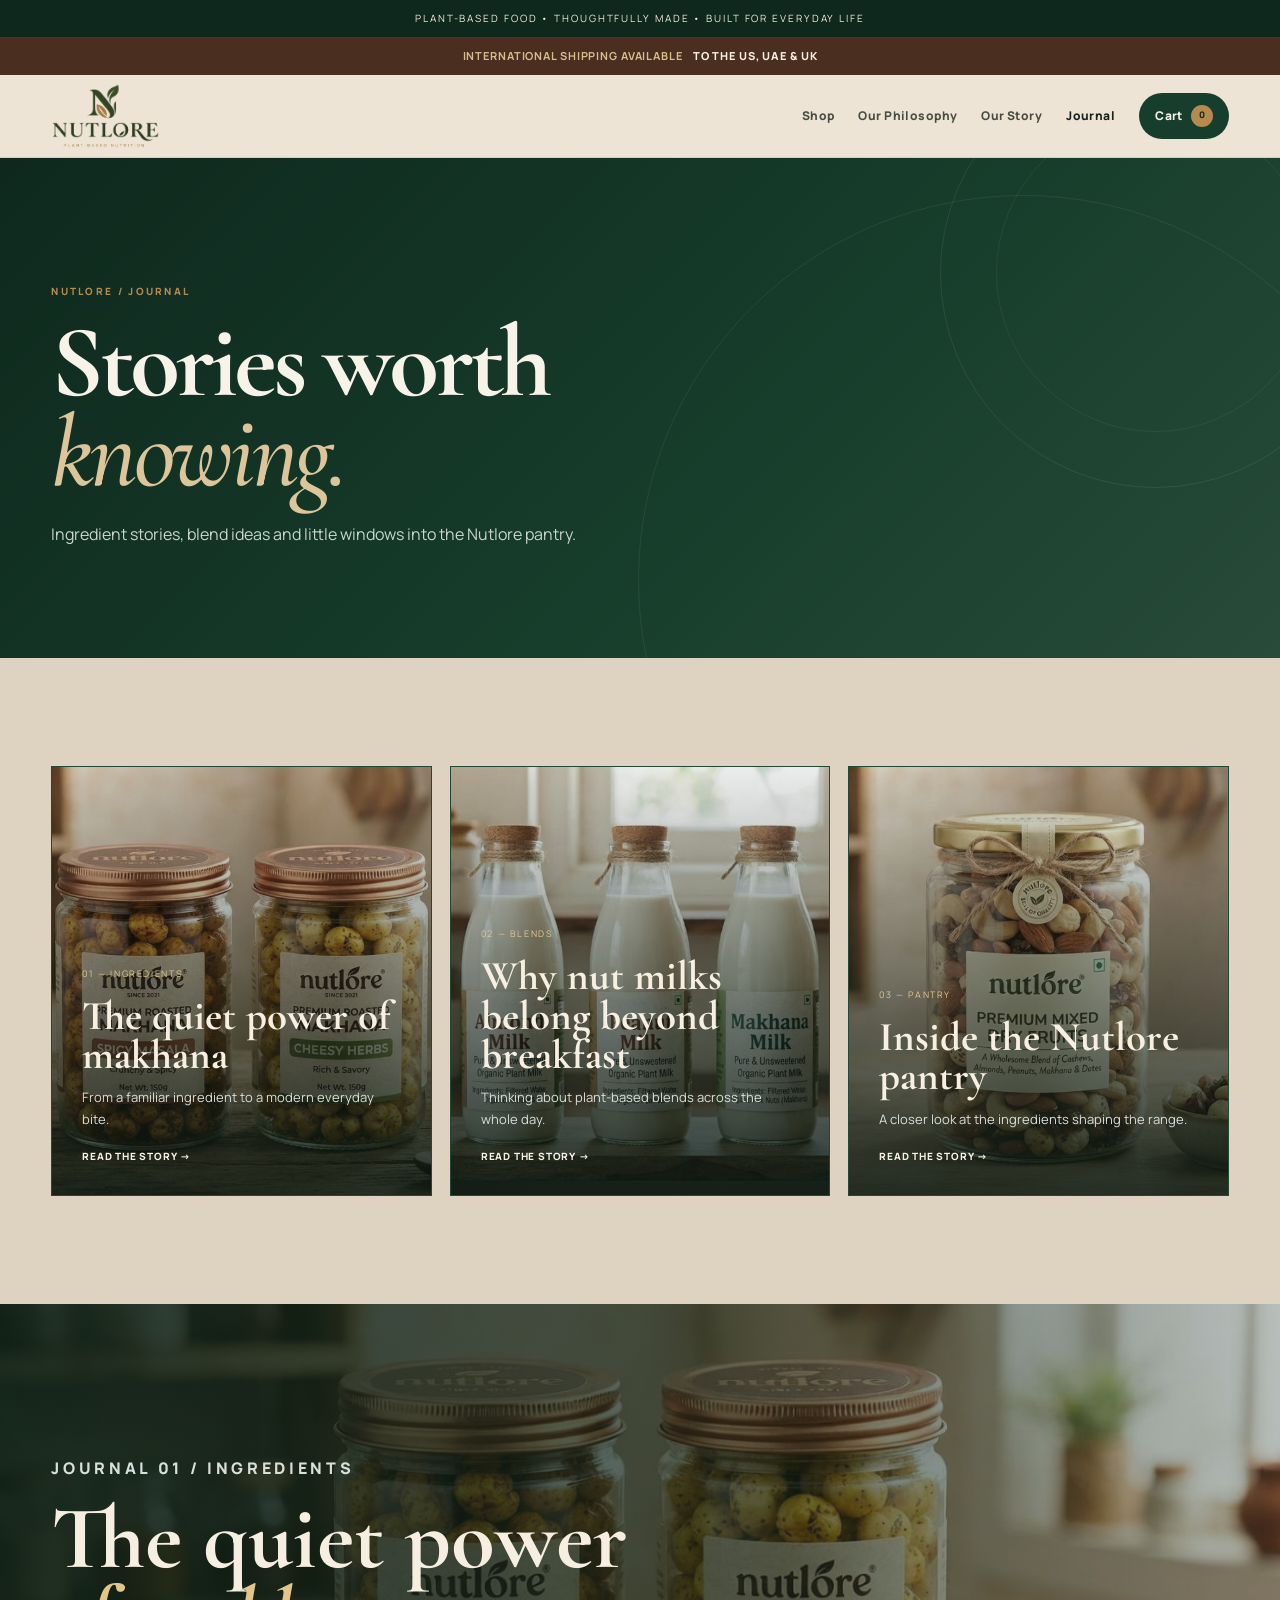
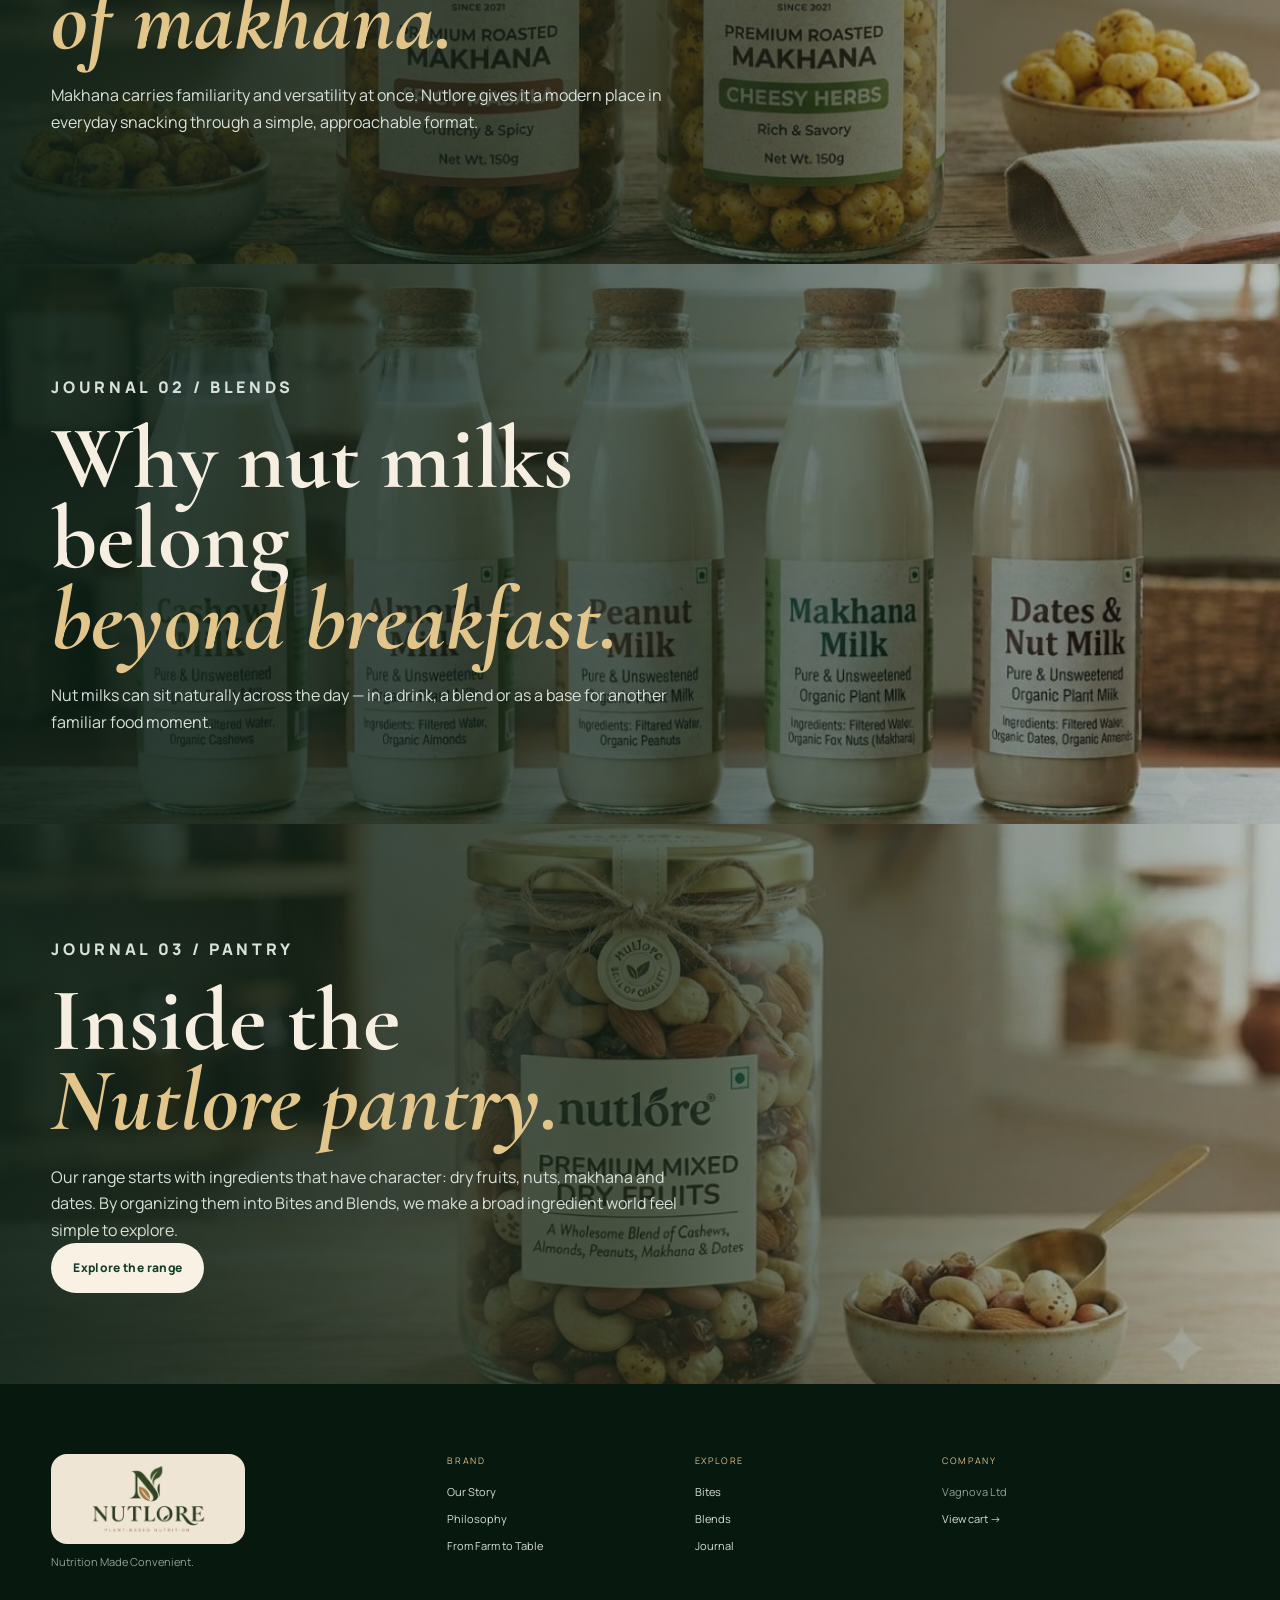
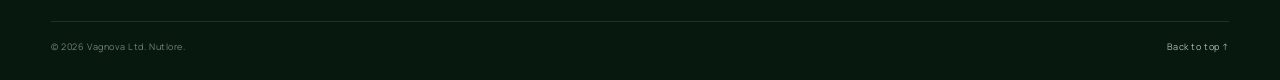
==== commit 6dfc9a5c: "Add files via upload" ====
--- a/journal.html
+++ b/journal.html
@@ -2,8 +2,8 @@
 <html lang="en"><head><meta charset="UTF-8"><meta name="viewport" content="width=device-width,initial-scale=1.0"><meta name="description" content="The Nutlore Journal — stories about ingredients, blends and the pantry."><title>Journal — Nutlore</title><link rel="icon" href="assets/favicon.png"><link rel="preconnect" href="https://fonts.googleapis.com"><link rel="preconnect" href="https://fonts.gstatic.com" crossorigin><link href="https://fonts.googleapis.com/css2?family=Cormorant+Garamond:wght@500;600;700&family=Manrope:wght@400;500;600;700;800&display=swap" rel="stylesheet"><link rel="stylesheet" href="styles.css"></head>
 <body><div class="announcement">PLANT-BASED FOOD • THOUGHTFULLY MADE • BUILT FOR EVERYDAY LIFE</div><div class="shipping-banner"><strong>International shipping available</strong><span>to the US, UAE &amp; UK</span></div><header class="site-header"><div class="container nav-wrap"><a class="brand-logo" href="index.html"><img src="assets/nutlore-logo-first-transparent.png" alt="Nutlore logo"></a><button class="menu-toggle" aria-label="Open menu" aria-expanded="false">☰</button><nav class="nav"><a data-page="shop.html" href="shop.html">Shop</a><a data-page="philosophy.html" href="philosophy.html">Our Philosophy</a><a data-page="story.html" href="story.html">Our Story</a><a data-page="journal.html" href="journal.html">Journal</a><a class="nav-cta cart-link" data-page="cart.html" href="cart.html">Cart <span class="cart-count" data-cart-count>0</span></a></nav></div></header>
 <main><section class="page-hero"><div class="hero-ornament"></div><div class="container"><p class="eyebrow">Nutlore / Journal</p><h1>Stories worth<br><em>knowing.</em></h1><p>Ingredient stories, blend ideas and little windows into the Nutlore pantry.</p></div></section>
-<section class="journal-page section-space"><div class="container"><div class="article-grid"><article class="article-card" style="--bg:url('assets/journal/makhana.jpg')"><span class="article-tag">01 — INGREDIENTS</span><h3>The quiet power of makhana</h3><p>From a familiar ingredient to a modern everyday bite.</p><a href="#article-01">Read the story →</a></article><article class="article-card" style="--bg:url('assets/journal/nut-milks.jpg')"><span class="article-tag">02 — BLENDS</span><h3>Why nut milks belong beyond breakfast</h3><p>Thinking about plant-based blends across the whole day.</p><a href="#article-02">Read the story →</a></article><article class="article-card" style="--bg:url('assets/journal/nutlore-pantry.jpg')"><span class="article-tag">03 — PANTRY</span><h3>Inside the Nutlore pantry</h3><p>A closer look at the ingredients shaping the range.</p><a href="#article-03">Read the story →</a></article></div></div></section>
-<section class="article-section" id="article-01" style="--bg:url('assets/journal/makhana.jpg')"><div class="container"><div class="article-copy"><p class="eyebrow">Journal 01 / Ingredients</p><h2>The quiet power<br><em>of makhana.</em></h2><p>Makhana carries familiarity and versatility at once. Nutlore gives it a modern place in everyday snacking through a simple, approachable format.</p></div></div></section>
-<section class="article-section" id="article-02" style="--bg:url('assets/journal/nut-milks.jpg')"><div class="container"><div class="article-copy"><p class="eyebrow">Journal 02 / Blends</p><h2>Why nut milks belong<br><em>beyond breakfast.</em></h2><p>Nut milks can sit naturally across the day — in a drink, a blend or as a base for another familiar food moment.</p></div></div></section>
-<section class="article-section" id="article-03" style="--bg:url('assets/journal/nutlore-pantry.jpg')"><div class="container"><div class="article-copy"><p class="eyebrow">Journal 03 / Pantry</p><h2>Inside the<br><em>Nutlore pantry.</em></h2><p>Our range starts with ingredients that have character: dry fruits, nuts, makhana and dates. By organizing them into Bites and Blends, we make a broad ingredient world feel simple to explore.</p><a class="button button-primary" href="shop.html">Explore the range</a></div></div></section>
+<section class="journal-page section-space"><div class="container"><div class="article-grid"><article class="article-card" style="--bg:url('assets/journal/quiet-power-of-makhana.jpg')"><span class="article-tag">01 — INGREDIENTS</span><h3>The quiet power of makhana</h3><p>From a familiar ingredient to a modern everyday bite.</p><a href="#article-01">Read the story →</a></article><article class="article-card" style="--bg:url('assets/journal/why-nut-milks.jpg')"><span class="article-tag">02 — BLENDS</span><h3>Why nut milks belong beyond breakfast</h3><p>Thinking about plant-based blends across the whole day.</p><a href="#article-02">Read the story →</a></article><article class="article-card" style="--bg:url('assets/journal/inside-nutlore-pantry.jpg')"><span class="article-tag">03 — PANTRY</span><h3>Inside the Nutlore pantry</h3><p>A closer look at the ingredients shaping the range.</p><a href="#article-03">Read the story →</a></article></div></div></section>
+<section class="article-section" id="article-01" style="--bg:url('assets/journal/quiet-power-of-makhana.jpg')"><div class="container"><div class="article-copy"><p class="eyebrow">Journal 01 / Ingredients</p><h2>The quiet power<br><em>of makhana.</em></h2><p>Makhana carries familiarity and versatility at once. Nutlore gives it a modern place in everyday snacking through a simple, approachable format.</p></div></div></section>
+<section class="article-section" id="article-02" style="--bg:url('assets/journal/why-nut-milks.jpg')"><div class="container"><div class="article-copy"><p class="eyebrow">Journal 02 / Blends</p><h2>Why nut milks belong<br><em>beyond breakfast.</em></h2><p>Nut milks can sit naturally across the day — in a drink, a blend or as a base for another familiar food moment.</p></div></div></section>
+<section class="article-section" id="article-03" style="--bg:url('assets/journal/inside-nutlore-pantry.jpg')"><div class="container"><div class="article-copy"><p class="eyebrow">Journal 03 / Pantry</p><h2>Inside the<br><em>Nutlore pantry.</em></h2><p>Our range starts with ingredients that have character: dry fruits, nuts, makhana and dates. By organizing them into Bites and Blends, we make a broad ingredient world feel simple to explore.</p><a class="button button-primary" href="shop.html">Explore the range</a></div></div></section>
 </main><footer class="site-footer"><div class="container footer-grid"><div><div class="footer-brand-wrap"><img src="assets/nutlore-logo-first-transparent.png" alt="Nutlore"></div><p>Nutrition Made Convenient.</p></div><div><span class="footer-label">Brand</span><a href="story.html">Our Story</a><a href="philosophy.html">Philosophy</a><a href="lore.html">From Farm to Table</a></div><div><span class="footer-label">Explore</span><a href="shop.html">Bites</a><a href="shop.html#blends">Blends</a><a href="journal.html">Journal</a></div><div><span class="footer-label">Company</span><p>Vagnova Ltd</p><a href="cart.html">View cart →</a></div></div><div class="container footer-bottom"><span>© <span data-current-year></span> Vagnova Ltd. Nutlore.</span><a href="#top">Back to top ↑</a></div></footer><script src="script.js"></script></body></html>
--- a/styles.css
+++ b/styles.css
@@ -54,15 +54,15 @@
 .hero-brand{display:flex;flex-direction:column;align-items:center;justify-content:center}.logo-stage{width:min(100%,560px);background:var(--cream);border-radius:24px;padding:28px;box-shadow:0 35px 80px rgba(0,0,0,.24)}.logo-stage img{width:100%}.logo-caption{text-transform:uppercase;font-size:9px;letter-spacing:.2em;color:#aebcb3;margin-top:14px}
 .scroll-cue{position:absolute;left:50%;bottom:22px;transform:translateX(-50%);font-size:9px;letter-spacing:.16em;text-transform:uppercase;color:#8ea398}.scroll-cue span{color:var(--gold);margin-left:8px}
 .page-hero{position:relative;overflow:hidden;background:linear-gradient(135deg,var(--forest-3),var(--forest) 60%,#294b39);color:var(--light);padding:125px 0 110px}.page-hero .hero-ornament{position:absolute;right:-90px;top:-100px;width:430px;height:430px;border:1px solid rgba(255,255,255,.08);border-radius:50%}.page-hero .hero-ornament:after{content:"";position:absolute;inset:55px;border:1px solid rgba(255,255,255,.06);border-radius:50%}.page-hero h1{font-family:var(--serif);font-size:clamp(66px,8vw,112px);line-height:.88;letter-spacing:-.04em;position:relative;z-index:2}.page-hero h1 em{font-style:italic;color:#dcc59a;font-weight:500}.page-hero p:not(.eyebrow){max-width:740px;color:#c9d5ce;margin-top:24px;font-size:16px;position:relative;z-index:2}
-.section-head,.featured-top{display:flex;justify-content:space-between;align-items:flex-end;gap:45px;margin-bottom:44px}.section-head>p,.featured-top>p{max-width:410px;color:var(--muted);font-size:13px} .purpose .section-head>p,.pillars .section-head>p{font-size:17px;line-height:1.65;color:#25342b;font-weight:600}.purpose .eyebrow,.pillars .eyebrow{color:var(--forest-3)}
+.section-head,.featured-top{display:flex;justify-content:space-between;align-items:flex-end;gap:45px;margin-bottom:44px}.section-head>p,.featured-top>p{max-width:410px;color:#34423a;font-size:13px}.product-list .section-head>p{color:#25342b;font-size:15px;line-height:1.65;font-weight:600} .purpose .section-head>p,.pillars .section-head>p{font-size:17px;line-height:1.65;color:#25342b;font-weight:600}.purpose .eyebrow,.pillars .eyebrow{color:var(--forest-3)}
 .intro{background:#e4dac9}.intro-grid{display:grid;grid-template-columns:.9fr 1.1fr;gap:90px;align-items:start}.intro h2,.section-head h2,.story h2,.purpose h2,.journal h2{font-family:var(--serif);font-size:70px;line-height:.93;letter-spacing:-.03em;font-weight:600;color:var(--forest)}.intro h2 em,.section-head h2 em,.story h2 em,.purpose h2 em,.journal h2 em{font-style:italic;color:var(--walnut);font-weight:500}.intro-copy{max-width:720px}.intro-copy p{font-size:17px;color:#465249;margin-bottom:22px}
 .pillars{background:#d7cbb8}.pillar-grid{display:grid;grid-template-columns:repeat(4,1fr);border-top:1px solid rgba(66,41,30,.18);border-bottom:1px solid rgba(66,41,30,.18)}.pillar-card{padding:28px 24px 34px;border-right:1px solid rgba(66,41,30,.18)}.pillar-card:last-child{border-right:0}.pillar-card>span,.goal-card>span{font-size:9px;letter-spacing:.2em;color:var(--gold);text-transform:uppercase}.pillar-card h3{font-family:var(--serif);font-size:33px;line-height:1;margin:38px 0 10px;color:var(--walnut)}.pillar-card p{font-size:12px;color:#545f57}
 .shop{background:#d9ccb9}.category-block{background:#ece3d3;padding:34px;margin-top:18px;border:1px solid rgba(66,41,30,.11)}.category-block-dark{background:var(--forest);color:var(--light);border-color:transparent}.category-title{display:flex;gap:20px;align-items:flex-start}.category-number{font-size:10px;letter-spacing:.18em;color:var(--gold);padding-top:6px}.category-title h3{font-family:var(--serif);font-size:56px;line-height:.9}.category-title p{font-size:12px;color:#5c695f;margin-top:7px}.category-block-dark .category-title p{color:#bdcac2}.subcategories{display:grid;grid-template-columns:repeat(4,1fr);gap:0;margin-top:30px;border-top:1px solid rgba(23,62,44,.14)}.category-block-dark .subcategories{border-top-color:rgba(255,255,255,.14)}.subcat{padding:22px 20px 8px 0;border-right:1px solid rgba(23,62,44,.13)}.subcat:not(:first-child){padding-left:20px}.category-block-dark .subcat{border-right-color:rgba(255,255,255,.13)}.subcat:last-child{border-right:0}.subcat span{display:block;font-family:var(--serif);font-size:27px}.subcat small{display:block;font-size:10px;line-height:1.6;color:#5f6b63;margin-top:6px}.category-block-dark .subcat small{color:#c0cbc4}
-.featured{background:#efe7d8}.product-grid{display:grid;grid-template-columns:repeat(3,1fr);gap:20px}.product-card{background:#f8f2e7;border:1px solid rgba(23,62,44,.09);overflow:hidden;display:flex;flex-direction:column}.product-photo{height:340px;background:linear-gradient(135deg,#d8c5a4,#9f8660);position:relative;overflow:hidden;display:flex;align-items:center;justify-content:center}.product-photo img{width:100%;height:100%;object-fit:cover;transition:transform .4s ease}.product-card:hover .product-photo img{transform:scale(1.03)}.photo-placeholder{position:absolute;inset:0;display:flex;flex-direction:column;align-items:center;justify-content:center;color:#f8f0df;text-align:center;background:linear-gradient(145deg,#42634f,#765a41)}.photo-placeholder .monogram{font-family:var(--serif);font-size:66px;line-height:1}.photo-placeholder small{margin-top:8px;font-size:9px;letter-spacing:.16em;text-transform:uppercase}.product-badge{position:absolute;top:16px;left:16px;background:rgba(248,242,231,.92);color:var(--forest);font-size:9px;letter-spacing:.16em;text-transform:uppercase;padding:7px 9px;border-radius:999px;font-weight:900}.product-body{padding:24px;display:flex;flex-direction:column;flex:1}.product-kicker{font-size:9px;text-transform:uppercase;letter-spacing:.16em;color:var(--gold);font-weight:900}.product-body h3{font-family:var(--serif);font-size:34px;line-height:1.02;color:var(--forest);margin-top:8px}.product-body p{font-size:12px;color:#59645b;margin-top:8px;min-height:38px}.product-bottom{display:flex;justify-content:space-between;align-items:end;gap:15px;margin-top:20px}.price strong{font-family:var(--serif);font-size:28px;color:var(--walnut);display:block}.price span{font-size:10px;letter-spacing:.11em;text-transform:uppercase;color:#6a756d}.add-btn{border:1px solid rgba(23,62,44,.22);border-radius:999px;background:var(--forest);color:#f8f2e7;padding:11px 15px;font-size:10px;font-weight:900;letter-spacing:.04em}.add-btn:hover{background:var(--forest-2)}
+.featured{background:#ebe1d0}.product-grid{display:grid;grid-template-columns:repeat(3,1fr);gap:22px}.product-card{background:#fbf6ed;border:1px solid rgba(23,62,44,.14);overflow:hidden;display:flex;flex-direction:column;box-shadow:0 12px 30px rgba(15,35,25,.07)}.product-photo{height:auto;aspect-ratio:10/9;background:linear-gradient(135deg,#ded1bb,#b09a77);position:relative;overflow:hidden;display:flex;align-items:center;justify-content:center}.product-photo img{width:100%;height:100%;object-fit:contain;object-position:center;padding:14px;transition:transform .4s ease;display:block}.product-card:hover .product-photo img{transform:scale(1.02)}.photo-placeholder{position:absolute;inset:0;display:flex;flex-direction:column;align-items:center;justify-content:center;color:#f8f0df;text-align:center;background:linear-gradient(145deg,#42634f,#765a41)}.photo-placeholder .monogram{font-family:var(--serif);font-size:66px;line-height:1}.product-badge{position:absolute;top:16px;left:16px;background:rgba(251,246,237,.96);color:var(--forest);font-size:9px;letter-spacing:.16em;text-transform:uppercase;padding:7px 10px;border-radius:999px;font-weight:900;box-shadow:0 4px 12px rgba(0,0,0,.08)}.product-body{padding:26px;display:flex;flex-direction:column;flex:1}.product-kicker{font-size:9px;text-transform:uppercase;letter-spacing:.16em;color:#7a5a35;font-weight:900}.product-body h3{font-family:var(--serif);font-size:35px;line-height:1.02;color:var(--forest-3);margin-top:9px}.product-body p{font-size:13px;line-height:1.55;color:#46544b;margin-top:10px;min-height:40px}.product-bottom{display:flex;justify-content:space-between;align-items:end;gap:15px;margin-top:22px;padding-top:18px;border-top:1px solid rgba(23,62,44,.10)}.price strong{font-family:var(--sans);font-size:25px;line-height:1;color:var(--forest-3);font-weight:800;display:block}.price span{display:block;margin-top:6px;font-size:10px;letter-spacing:.10em;text-transform:uppercase;color:#5f6c63;font-weight:700}.add-btn{border:1px solid rgba(23,62,44,.26);border-radius:999px;background:var(--forest);color:#fbf6ed;padding:11px 16px;font-size:10px;font-weight:900;letter-spacing:.04em;box-shadow:0 8px 16px rgba(23,62,44,.12)}.add-btn:hover{background:var(--forest-2);transform:translateY(-1px)}
 .manifesto{background:var(--walnut);color:#f7efe2}.manifesto-inner{max-width:1080px}.manifesto blockquote{font-family:var(--serif);font-size:clamp(50px,6vw,86px);line-height:.98;max-width:1000px;letter-spacing:-.03em}.manifesto-line{height:1px;background:rgba(255,255,255,.18);width:120px;margin-top:38px}
-.story{background:#d3c7b7}.story-grid{display:grid;grid-template-columns:.75fr 1.25fr;gap:80px}.story-mark{min-height:400px;background:var(--cream);display:flex;align-items:center;justify-content:center;border-radius:20px;box-shadow:var(--shadow);overflow:hidden;padding:30px}.story-mark img{width:min(92%,430px);height:auto}.story-copy{padding-top:14px}.story-copy p{font-size:16px;color:#4a574e;margin:0 0 20px}.story-farm-note{padding:18px 20px;border-left:2px solid var(--gold);background:rgba(255,255,255,.3)}
+.story{background:#cec2b1}.story-grid{display:grid;grid-template-columns:.75fr 1.25fr;gap:80px}.story-mark{min-height:400px;background:#f6efe3;display:flex;align-items:center;justify-content:center;border-radius:20px;box-shadow:var(--shadow);overflow:hidden;padding:30px}.story-mark img{width:min(92%,430px);height:auto}.story-copy{padding-top:14px}.story-copy p{font-size:17px;line-height:1.75;color:#25342b;margin:0 0 22px;font-weight:500}.story-copy .eyebrow{color:#67492f}.story-farm-note{padding:18px 20px;border-left:3px solid #9b7344;background:rgba(246,239,227,.70);color:#203127;font-weight:700}
 .quote-panel{background:#c8bca9}.quote-panel blockquote{font-family:var(--serif);font-size:58px;line-height:1;max-width:900px;color:var(--walnut)}
-.team{background:var(--forest);color:var(--light)}.team .section-head>p{color:#b9c8bf}.team-stack{display:grid;gap:20px}.team-profile{display:grid;grid-template-columns:1.15fr .85fr;gap:0;min-height:430px;background:#123424;border:1px solid rgba(255,255,255,.1);overflow:hidden}.team-profile:nth-child(even){grid-template-columns:.85fr 1.15fr}.team-profile:nth-child(even) .team-photo{order:2}.team-profile:nth-child(even) .team-info{order:1}.team-photo{min-height:430px;background:linear-gradient(135deg,#2d4f3c,#70513c);position:relative;overflow:hidden}.team-photo img{width:100%;height:100%;object-fit:cover}.team-photo .photo-placeholder{background:linear-gradient(135deg,#234b36,#72543f)}.team-info{display:flex;flex-direction:column;justify-content:center;padding:55px}.team-info .number{font-size:9px;letter-spacing:.2em;color:var(--gold);text-transform:uppercase}.team-info h3{font-family:var(--serif);font-size:54px;line-height:.92;margin-top:22px}.team-info .designation{font-size:11px;letter-spacing:.14em;text-transform:uppercase;color:#d9c49a;margin-top:12px;font-weight:900}.team-info p{font-size:13px;color:#bfcbc4;margin-top:20px;max-width:430px}
+.team{background:var(--forest);color:var(--light)}.team .section-head h2{color:#f7f1e5}.team .section-head h2 em{color:#e2c58b}.team .section-head>p{color:#e1e9e4;font-size:15px;line-height:1.65;font-weight:600;max-width:520px}.team .eyebrow{color:#d2ad72}.team-stack{display:grid;gap:20px}.team-profile{display:grid;grid-template-columns:1.15fr .85fr;gap:0;min-height:430px;background:#123424;border:1px solid rgba(255,255,255,.1);overflow:hidden}.team-profile:nth-child(even){grid-template-columns:.85fr 1.15fr}.team-profile:nth-child(even) .team-photo{order:2}.team-profile:nth-child(even) .team-info{order:1}.team-photo{min-height:430px;background:linear-gradient(135deg,#2d4f3c,#70513c);position:relative;overflow:hidden}.team-photo img{width:100%;height:100%;object-fit:cover}.team-photo .photo-placeholder{background:linear-gradient(135deg,#234b36,#72543f)}.team-info{display:flex;flex-direction:column;justify-content:center;padding:55px}.team-info .number{font-size:9px;letter-spacing:.2em;color:#d6b77f;text-transform:uppercase}.team-info h3{font-family:var(--serif);font-size:56px;line-height:.92;margin-top:22px;color:#f7f1e5}.team-info .designation{font-size:12px;letter-spacing:.14em;text-transform:uppercase;color:#ead3a5;margin-top:12px;font-weight:900}.team-info p{font-size:14px;line-height:1.65;color:#e2ebe5;margin-top:20px;max-width:430px}
 .lore-strip{background:#eee4d4;padding:28px 0;border-top:1px solid var(--line);border-bottom:1px solid var(--line)}.lore-strip-inner{display:flex;justify-content:space-between;align-items:center;gap:20px}.lore-strip strong{font-family:var(--serif);font-size:31px;color:var(--forest)}.lore-strip span{font-size:10px;text-transform:uppercase;letter-spacing:.17em;color:var(--gold)}
 .process{background:#e4dac9}.process-grid{display:grid;grid-template-columns:repeat(3,1fr);gap:18px}.process-card{min-height:240px;padding:30px;background:#eadfce;border:1px solid var(--line);position:relative;overflow:hidden}.process-card:after{content:"";position:absolute;right:-42px;bottom:-42px;width:125px;height:125px;border:1px solid rgba(18,53,38,.12);border-radius:50%}.process-card span{font-size:9px;letter-spacing:.2em;color:var(--gold)}.process-card h3{font-family:var(--serif);font-size:36px;line-height:1;margin:36px 0 10px;color:var(--forest)}.process-card p{font-size:12px;color:#5d675f;max-width:310px}
 .purpose{background:#d4c9b8}.purpose-grid{display:grid;grid-template-columns:1fr 1fr;gap:18px}.purpose-card{padding:36px;background:#f1e8d8;border:1px solid rgba(23,62,44,.22);box-shadow:0 16px 35px rgba(15,35,25,.08)}.purpose-card>span{font-size:11px;letter-spacing:.18em;color:var(--forest-3);text-transform:uppercase;font-weight:900}.purpose-card h3{font-family:var(--serif);font-size:45px;line-height:1;color:var(--walnut);margin:34px 0 14px}.purpose-card p{font-size:17px;line-height:1.72;color:#203127;font-weight:600}.goals-grid{display:grid;grid-template-columns:repeat(3,1fr);gap:18px}.goal-card{padding:34px;background:#f1e8d8;border:1px solid rgba(23,62,44,.22);box-shadow:0 16px 35px rgba(15,35,25,.08)}.goal-card>span{font-size:11px;letter-spacing:.16em;color:var(--forest-3);text-transform:uppercase;font-weight:900}.goal-card h3{font-family:var(--serif);font-size:42px;line-height:1;color:var(--forest);margin:28px 0 14px}.goal-card p{font-size:17px;line-height:1.72;color:#203127;font-weight:600}
@@ -81,7 +81,10 @@
   .nav.open{display:flex}.menu-toggle{display:block}.hero-grid,.intro-grid,.story-grid,.contact-panel,.cart-layout,.purpose-grid{grid-template-columns:1fr}.hero-brand{order:-1}.logo-stage{max-width:520px}.product-grid,.article-grid,.goals-grid,.process-grid{grid-template-columns:repeat(2,1fr)}.team-profile,.team-profile:nth-child(even){grid-template-columns:1fr}.team-profile:nth-child(even) .team-photo,.team-profile:nth-child(even) .team-info{order:initial}.team-photo{min-height:360px}.cart-summary{position:static}.hero{min-height:auto}
 }
 @media(max-width:650px){
-  .announcement{font-size:9px;letter-spacing:.13em}.shipping-banner{font-size:9px;letter-spacing:.06em;text-align:center}.nav-wrap{height:74px}.nav{top:74px}.brand-logo{width:154px;height:58px}.hero-grid{padding:72px 0 92px}.hero h1,.page-hero h1{font-size:62px}.page-hero{padding:90px 0 80px}.hero-text{font-size:14px}.section-space{padding:82px 0}.intro h2,.section-head h2,.story h2,.purpose h2,.journal h2,.contact-panel h2{font-size:53px}.purpose .section-head h2,.pillars .section-head h2{font-size:58px}.purpose-card p,.goal-card p{font-size:15px}.section-head,.featured-top{align-items:flex-start;flex-direction:column}.pillar-grid,.product-grid,.article-grid,.goals-grid,.process-grid{grid-template-columns:1fr}.subcategories{grid-template-columns:1fr}.subcat,.subcat:not(:first-child){padding:18px 0;border-right:0;border-bottom:1px solid rgba(23,62,44,.13)}.category-block-dark .subcat{border-bottom-color:rgba(255,255,255,.13)}.subcat:last-child{border-bottom:0}.story-mark{min-height:280px}.team-info{padding:40px 28px}.team-info h3{font-size:48px}.contact-panel{padding:38px 28px}.cart-item{grid-template-columns:90px 1fr}.cart-thumb{height:90px}.cart-item .cart-price{grid-column:2}.product-photo{height:390px}.footer-grid{grid-template-columns:1fr 1fr}.footer-bottom{flex-direction:column;gap:8px}.article-section{min-height:590px}
+  .announcement{font-size:9px;letter-spacing:.13em}.shipping-banner{font-size:9px;letter-spacing:.06em;text-align:center}.nav-wrap{height:74px}.nav{top:74px}.brand-logo{width:154px;height:58px}.hero-grid{padding:72px 0 92px}.hero h1,.page-hero h1{font-size:62px}.page-hero{padding:90px 0 80px}.hero-text{font-size:14px}.section-space{padding:82px 0}.intro h2,.section-head h2,.story h2,.purpose h2,.journal h2,.contact-panel h2{font-size:53px}.purpose .section-head h2,.pillars .section-head h2{font-size:58px}.purpose-card p,.goal-card p{font-size:15px}.section-head,.featured-top{align-items:flex-start;flex-direction:column}.pillar-grid,.product-grid,.article-grid,.goals-grid,.process-grid{grid-template-columns:1fr}.subcategories{grid-template-columns:1fr}.subcat,.subcat:not(:first-child){padding:18px 0;border-right:0;border-bottom:1px solid rgba(23,62,44,.13)}.category-block-dark .subcat{border-bottom-color:rgba(255,255,255,.13)}.subcat:last-child{border-bottom:0}.story-mark{min-height:280px}.team-info{padding:40px 28px}.team-info h3{font-size:48px}.contact-panel{padding:38px 28px}.cart-item{grid-template-columns:90px 1fr}.cart-thumb{height:90px}.cart-item .cart-price{grid-column:2}.product-photo{height:auto;aspect-ratio:10/9}.footer-grid{grid-template-columns:1fr 1fr}.footer-bottom{flex-direction:column;gap:8px}.article-section{min-height:590px}
 }
 .toast{position:fixed;right:24px;bottom:24px;z-index:80;background:var(--forest-3);color:#f7efe1;padding:14px 18px;border-radius:999px;font-size:11px;font-weight:800;letter-spacing:.02em;box-shadow:0 15px 45px rgba(0,0,0,.22);opacity:0;transform:translateY(10px);pointer-events:none;transition:.25s ease}.toast.show{opacity:1;transform:translateY(0)}
 .hidden{display:none!important}
+
+/* V9 readability and presentation refinements */
+.shop-blends{background:#cbbda8}.shop-blends .section-head>p{color:#25342b}.shop-blends .eyebrow{color:#5f432d}.shop-blends .section-head h2{color:var(--forest-3)}.shop-blends .section-head h2 em{color:#5b3d2c}.product-photo img{object-fit:contain!important}.team .section-head h2 em{color:#e2c58b!important}.team .section-head>p{color:#e6eee9!important}
